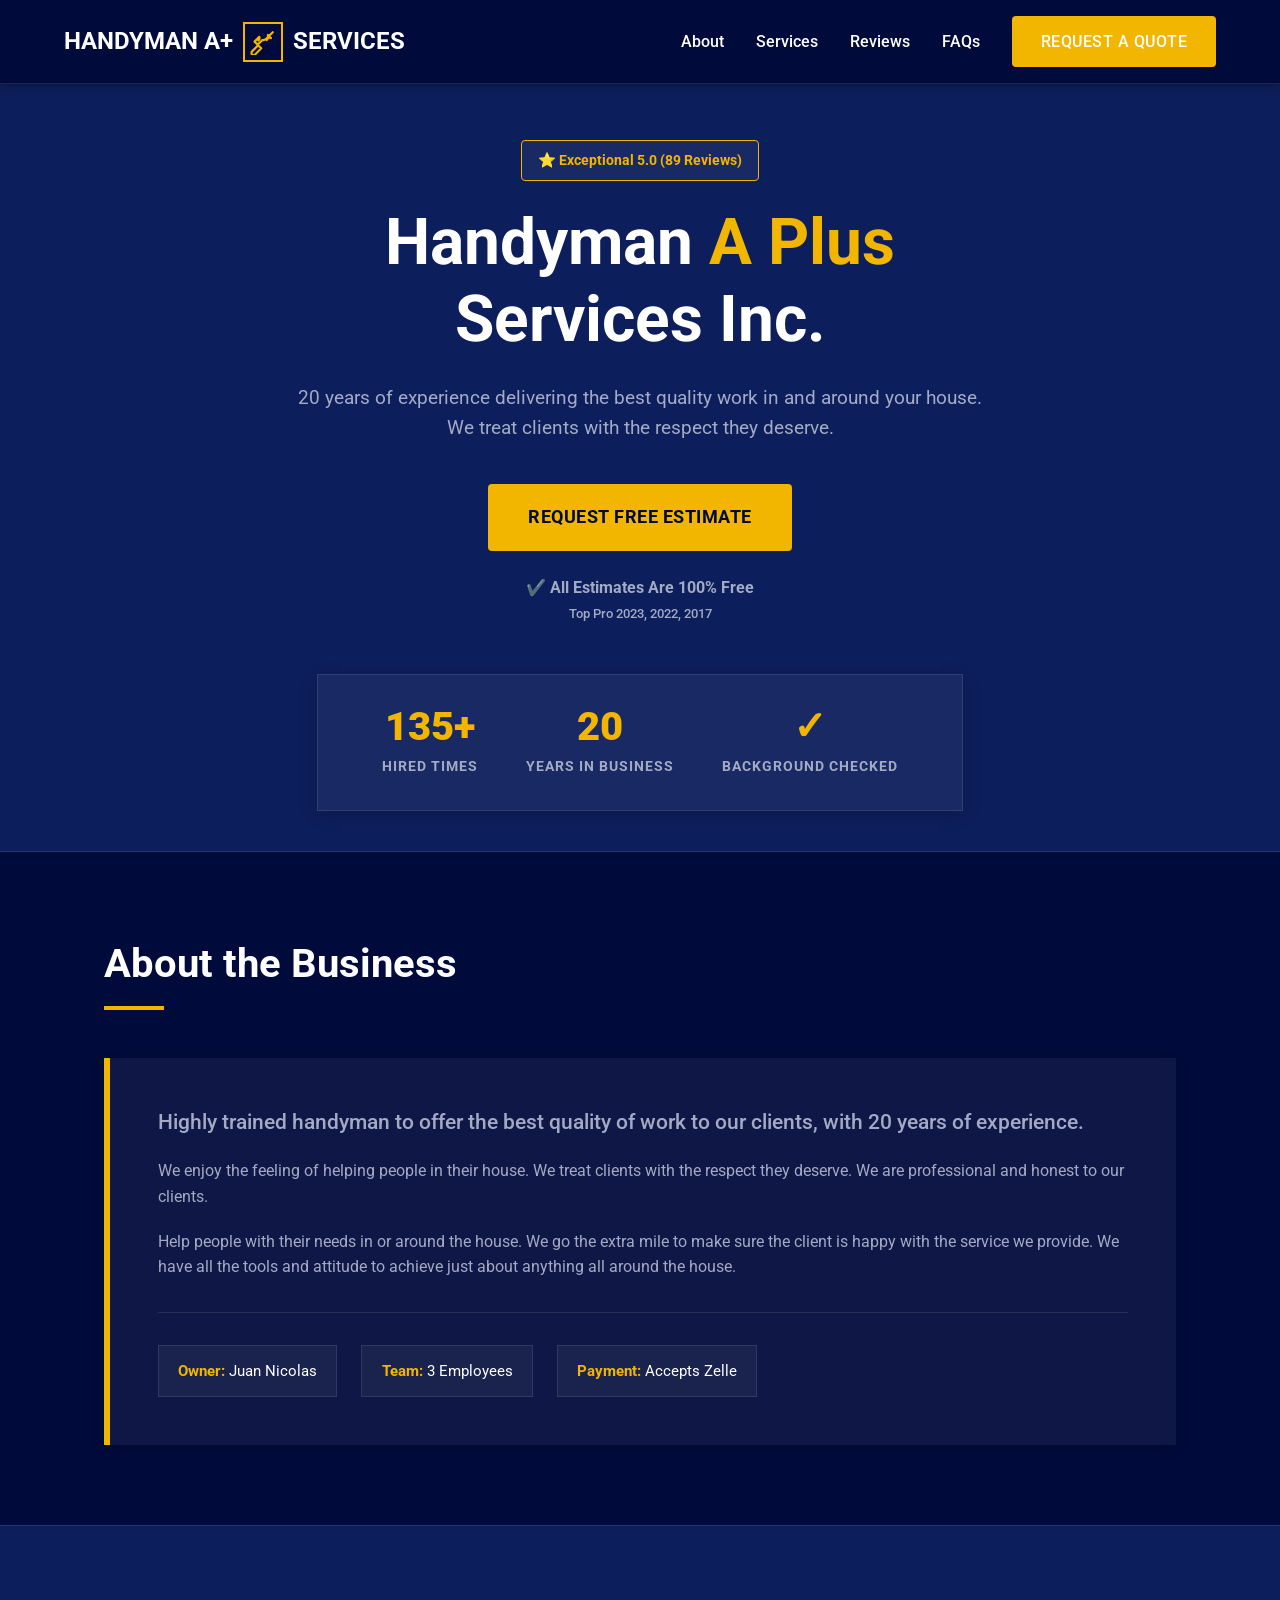
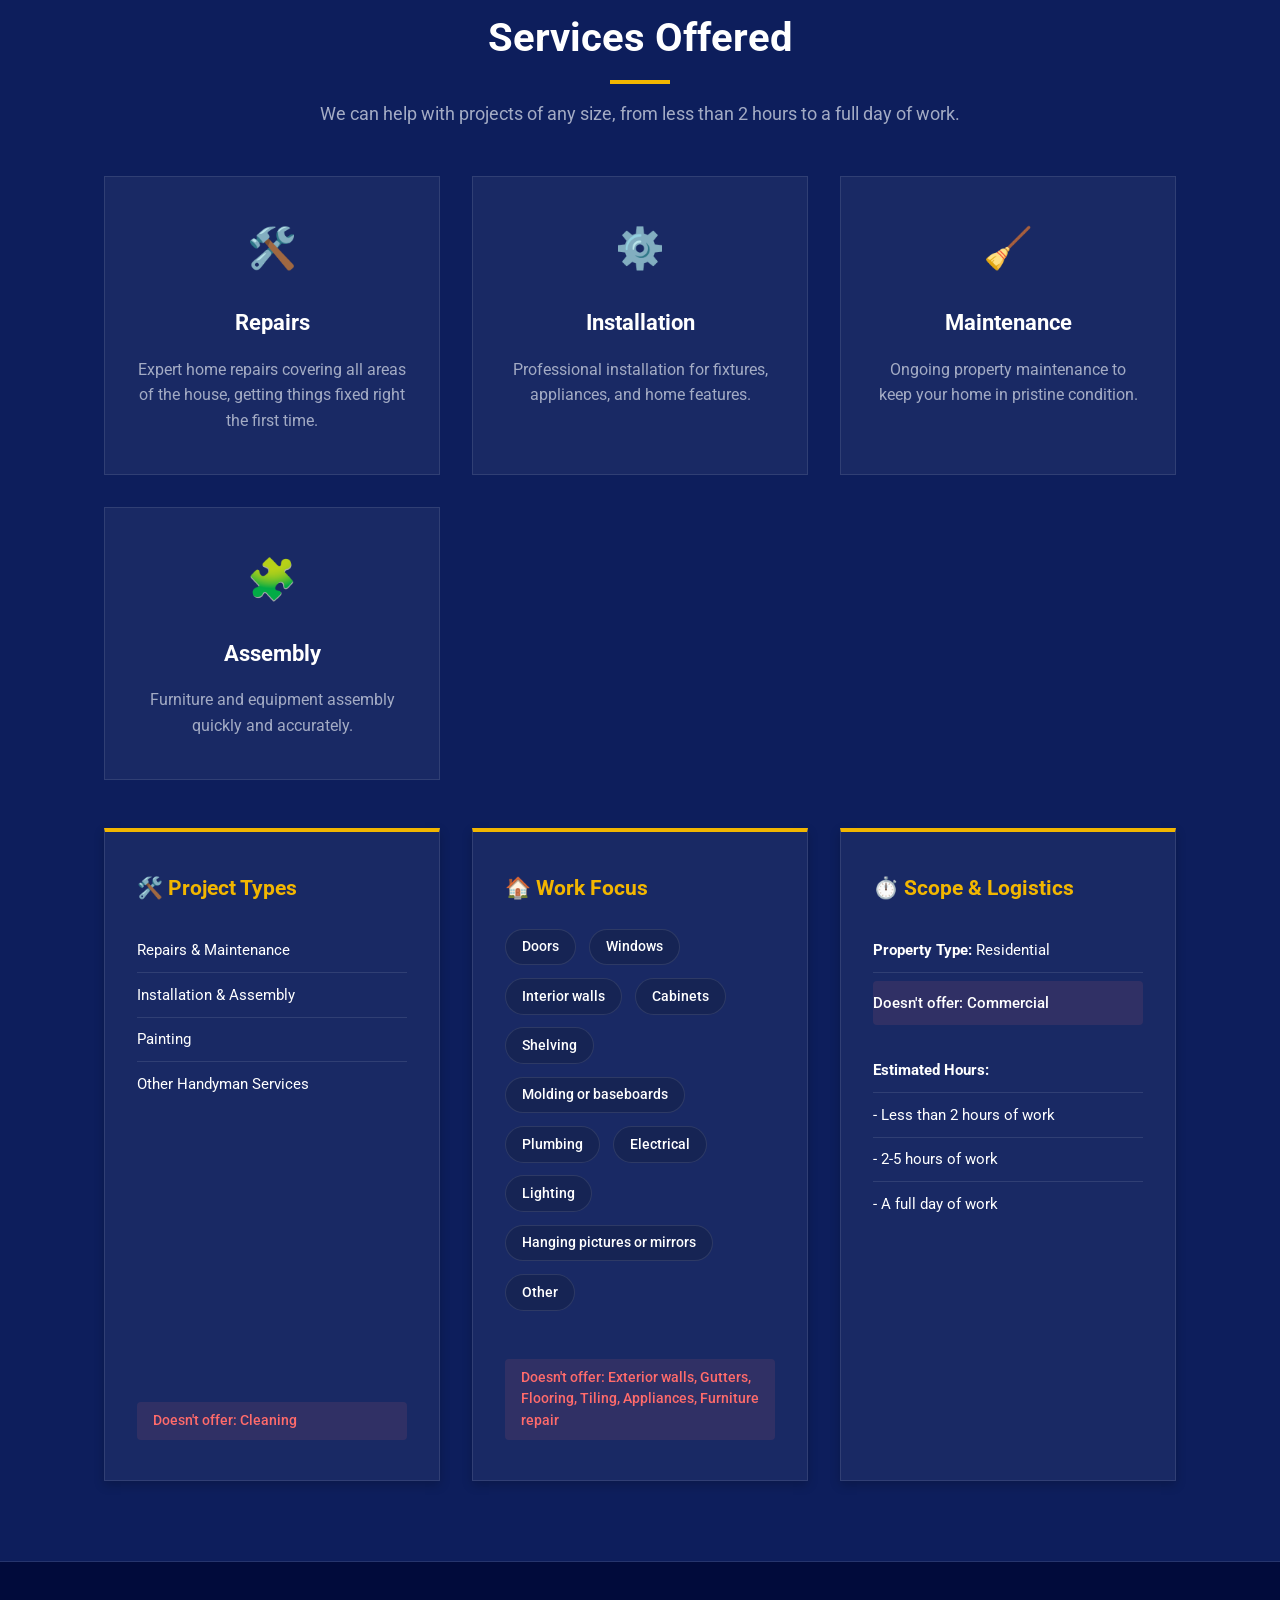
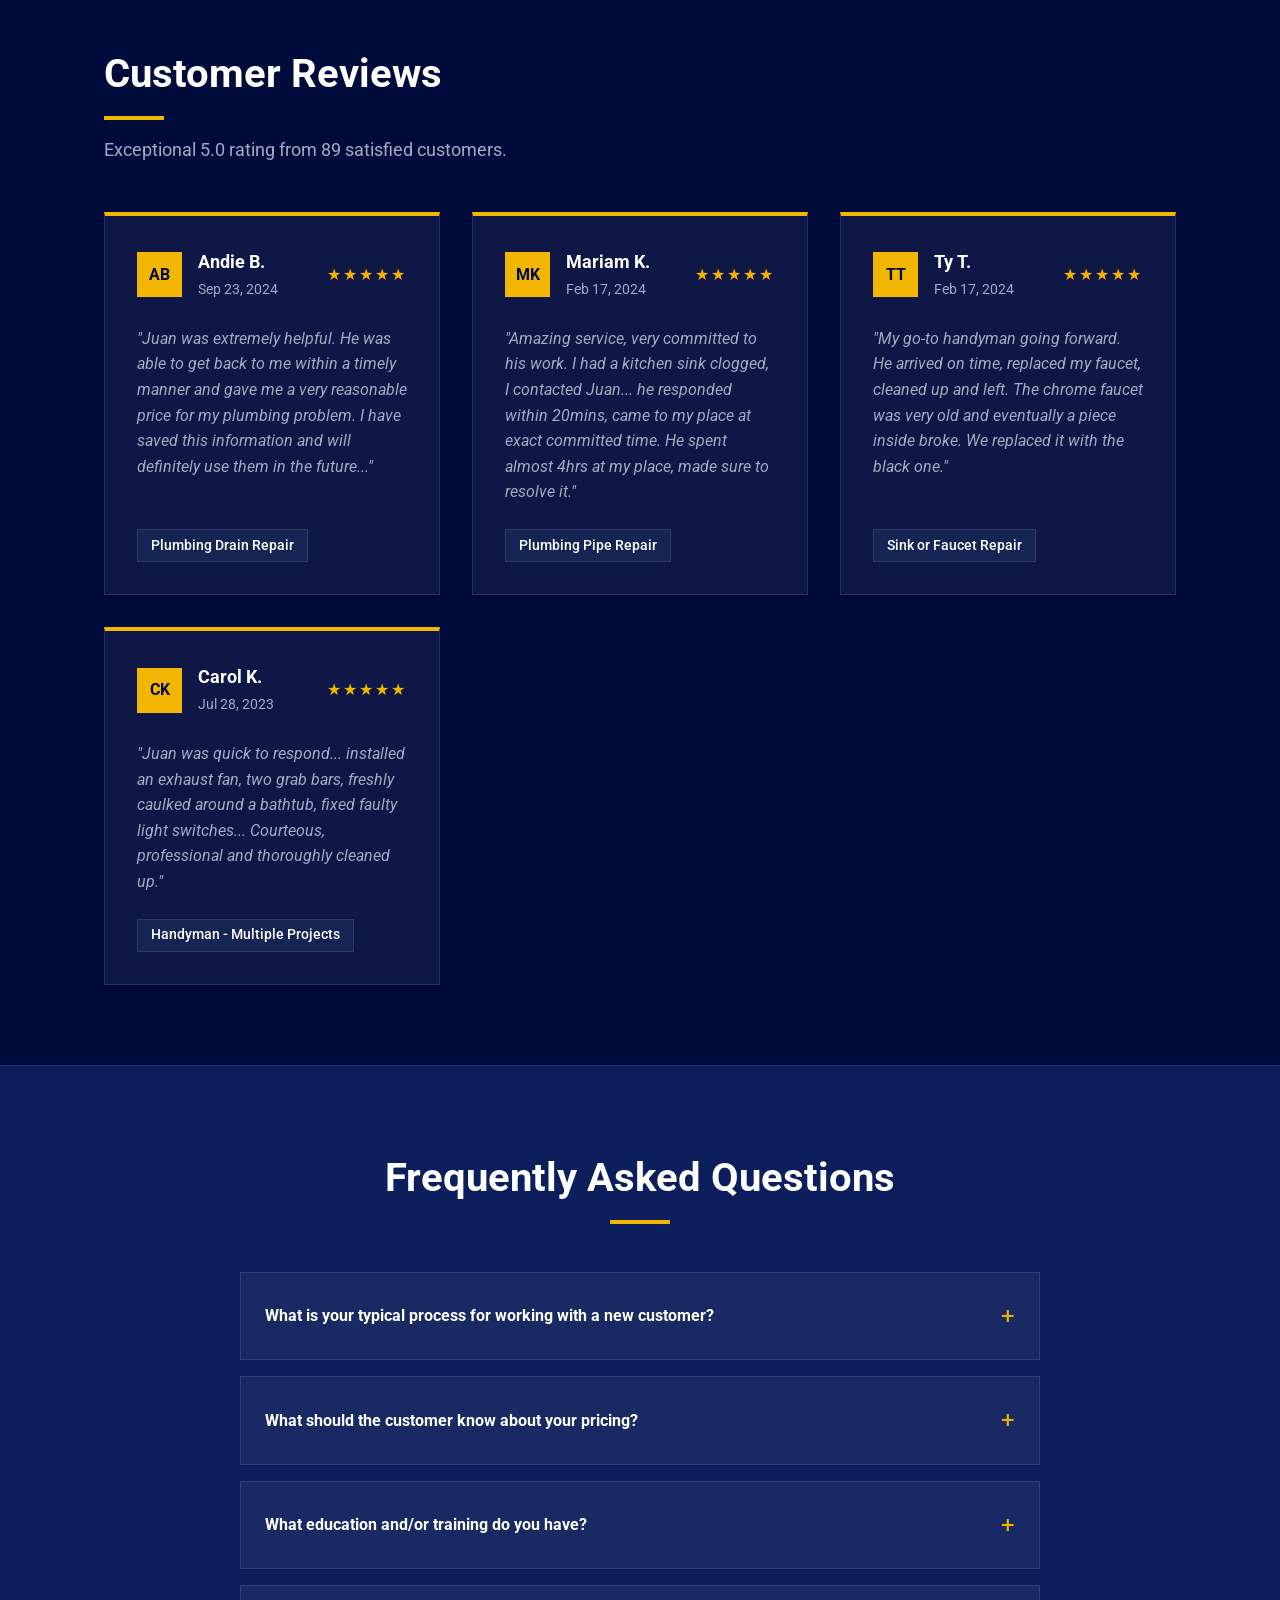
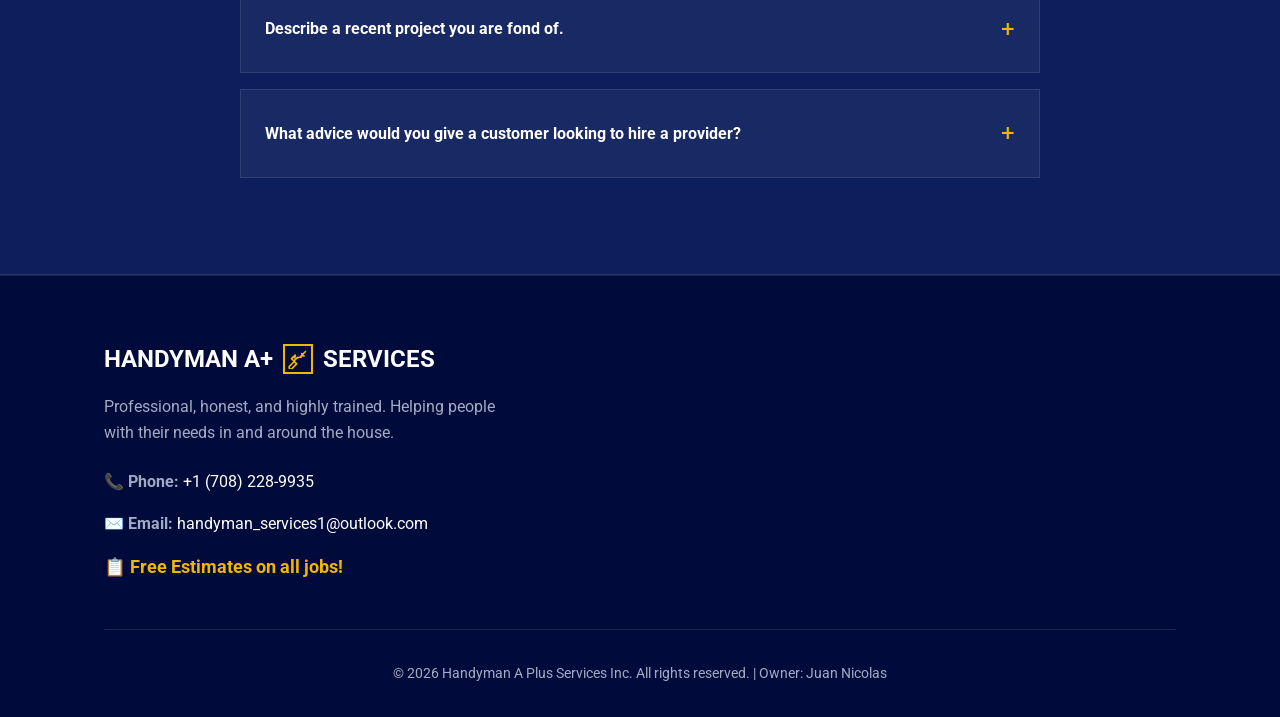
==== index.html @ 285dbc8d "Complete rebranding to Handyman A+ Services Inc. with Navy Theme" ====
<!DOCTYPE html>
<html lang="en">
<head>
    <meta charset="UTF-8">
    <meta name="viewport" content="width=device-width, initial-scale=1.0">
    <title>Handyman A Plus Services Inc. | Top Pro Services</title>
    <meta name="description" content="Highly trained handyman offering the best quality of work to our clients in Chicago, with 20 years of experience.">
    <!-- Clean, professional font -->
    <link href="https://fonts.googleapis.com/css2?family=Roboto:wght@300;400;500;700;900&display=swap" rel="stylesheet">
    <link rel="stylesheet" href="style.css">
    <link rel="icon" type="image/jpeg" href="favicon.jpg">
</head>
<body>
    <nav class="navbar">
        <div class="logo">
            <span class="logo-text">HANDYMAN A+</span>
            <div class="logo-icon">
                <svg viewBox="0 0 24 24" fill="none" xmlns="http://www.w3.org/2000/svg">
                    <path d="M14.7 9.3L21 3M14.7 9.3C13.8402 10.1598 12.5663 10.4636 11.4116 10.0827L7.00904 14.4853L10.3734 17.8497L4.74704 23.476C3.96599 24.2571 2.69966 24.2571 1.91861 23.476C1.13756 22.6949 1.13756 21.4286 1.91861 20.6476L7.54497 15.0212L4.18062 11.6568L8.58321 7.25424C8.96409 8.40892 8.6603 9.68285 7.8004 10.5427M14.7 9.3C15.9372 8.06282 17.7538 7.74903 19.3101 8.3585L16.4816 5.53006C17.0911 7.08631 16.7773 8.90295 15.5402 10.14M14.7 9.3" stroke="var(--accent)" stroke-width="2" stroke-linecap="round" stroke-linejoin="round"/>
                </svg>
            </div>
            <span class="logo-text">SERVICES</span>
        </div>
        <ul class="nav-links">
            <li><a href="#about">About</a></li>
            <li><a href="#services">Services</a></li>
            <li><a href="#reviews">Reviews</a></li>
            <li><a href="#faqs">FAQs</a></li>
            <li><a href="https://forms.gle/WskRnriJTXcBRvAE6" target="_blank" class="cta-btn primary-btn">Request a Quote</a></li>
        </ul>
        <div class="mobile-menu-btn">☰</div>
    </nav>

    <header class="hero">
        <div class="hero-content">
            <div class="badge">⭐ Exceptional 5.0 (89 Reviews)</div>
            <h1>Handyman <span>A Plus</span><br>Services Inc.</h1>
            <p>20 years of experience delivering the best quality work in and around your house. We treat clients with the respect they deserve.</p>
            <div class="hero-actions">
                <a href="https://forms.gle/WskRnriJTXcBRvAE6" target="_blank" class="cta-btn primary-btn large">Request Free Estimate</a>
                <div class="contact-info" style="margin-top: 0.5rem;">
                    <strong>✔️ All Estimates Are 100% Free</strong><br>
                    <small>Top Pro 2023, 2022, 2017</small>
                </div>
            </div>
        </div>
        <div class="hero-stats">
            <div class="stat-box">
                <span class="stat-num">135+</span>
                <span class="stat-label">Hired Times</span>
            </div>
            <div class="stat-box">
                <span class="stat-num">20</span>
                <span class="stat-label">Years in Business</span>
            </div>
            <div class="stat-box">
                <span class="stat-num">✓</span>
                <span class="stat-label">Background Checked</span>
            </div>
        </div>
    </header>

    <section id="about" class="about-section">
        <div class="container">
            <div class="section-header">
                <h2>About the Business</h2>
                <div class="line"></div>
            </div>
            <div class="about-content">
                <p class="lead-text">Highly trained handyman to offer the best quality of work to our clients, with 20 years of experience.</p>
                <p>We enjoy the feeling of helping people in their house. We treat clients with the respect they deserve. We are professional and honest to our clients.</p>
                <p>Help people with their needs in or around the house. We go the extra mile to make sure the client is happy with the service we provide. We have all the tools and attitude to achieve just about anything all around the house.</p>
                
                <div class="creds">
                    <div class="cred-item"><strong>Owner:</strong> Juan Nicolas</div>
                    <div class="cred-item"><strong>Team:</strong> 3 Employees</div>
                    <div class="cred-item"><strong>Payment:</strong> Accepts Zelle</div>
                </div>
            </div>
        </div>
    </section>

    <section id="services" class="services-section">
        <div class="container">
            <div class="section-header center">
                <h2>Services Offered</h2>
                <div class="line center-line"></div>
                <p>We can help with projects of any size, from less than 2 hours to a full day of work.</p>
            </div>
            <div class="services-grid">
                <div class="service-card">
                    <div class="icon-wrap">🛠️</div>
                    <h3>Repairs</h3>
                    <p>Expert home repairs covering all areas of the house, getting things fixed right the first time.</p>
                </div>
                <div class="service-card">
                    <div class="icon-wrap">⚙️</div>
                    <h3>Installation</h3>
                    <p>Professional installation for fixtures, appliances, and home features.</p>
                </div>
                <div class="service-card">
                    <div class="icon-wrap">🧹</div>
                    <h3>Maintenance</h3>
                    <p>Ongoing property maintenance to keep your home in pristine condition.</p>
                </div>
                <div class="service-card">
                    <div class="icon-wrap">🧩</div>
                    <h3>Assembly</h3>
                    <p>Furniture and equipment assembly quickly and accurately.</p>
                </div>
            </div>
            
            <div class="comprehensive-services">
                <div class="service-category">
                    <h3>🛠️ Project Types</h3>
                    <ul class="clean-list">
                        <li>Repairs & Maintenance</li>
                        <li>Installation & Assembly</li>
                        <li>Painting</li>
                        <li>Other Handyman Services</li>
                    </ul>
                    <div class="not-offered">Doesn't offer: Cleaning</div>
                </div>
                <div class="service-category">
                    <h3>🏠 Work Focus</h3>
                    <div class="tags">
                        <span>Doors</span>
                        <span>Windows</span>
                        <span>Interior walls</span>
                        <span>Cabinets</span>
                        <span>Shelving</span>
                        <span>Molding or baseboards</span>
                        <span>Plumbing</span>
                        <span>Electrical</span>
                        <span>Lighting</span>
                        <span>Hanging pictures or mirrors</span>
                        <span>Other</span>
                    </div>
                    <div class="not-offered mt-2">Doesn't offer: Exterior walls, Gutters, Flooring, Tiling, Appliances, Furniture repair</div>
                </div>
                <div class="service-category">
                    <h3>⏱️ Scope & Logistics</h3>
                    <ul class="clean-list">
                        <li><strong>Property Type:</strong> Residential</li>
                        <li class="not-offered">Doesn't offer: Commercial</li>
                        <div class="mt-2"></div>
                        <li><strong>Estimated Hours:</strong></li>
                        <li>- Less than 2 hours of work</li>
                        <li>- 2-5 hours of work</li>
                        <li>- A full day of work</li>
                    </ul>
                </div>
            </div>
        </div>
    </section>

    <section id="reviews" class="reviews-section">
        <div class="container">
            <div class="section-header">
                <h2>Customer Reviews</h2>
                <div class="line"></div>
                <p>Exceptional 5.0 rating from 89 satisfied customers.</p>
            </div>
            <div class="reviews-grid">
                <div class="review-card">
                    <div class="review-head">
                        <div class="reviewer-avatar">AB</div>
                        <div class="reviewer-info">
                            <h4>Andie B.</h4>
                            <span class="date">Sep 23, 2024</span>
                        </div>
                        <div class="stars">★★★★★</div>
                    </div>
                    <p class="review-text">"Juan was extremely helpful. He was able to get back to me within a timely manner and gave me a very reasonable price for my plumbing problem. I have saved this information and will definitely use them in the future..."</p>
                    <div class="service-tag">Plumbing Drain Repair</div>
                </div>

                <div class="review-card">
                    <div class="review-head">
                        <div class="reviewer-avatar">MK</div>
                        <div class="reviewer-info">
                            <h4>Mariam K.</h4>
                            <span class="date">Feb 17, 2024</span>
                        </div>
                        <div class="stars">★★★★★</div>
                    </div>
                    <p class="review-text">"Amazing service, very committed to his work. I had a kitchen sink clogged, I contacted Juan... he responded within 20mins, came to my place at exact committed time. He spent almost 4hrs at my place, made sure to resolve it."</p>
                    <div class="service-tag">Plumbing Pipe Repair</div>
                </div>

                <div class="review-card">
                    <div class="review-head">
                        <div class="reviewer-avatar">TT</div>
                        <div class="reviewer-info">
                            <h4>Ty T.</h4>
                            <span class="date">Feb 17, 2024</span>
                        </div>
                        <div class="stars">★★★★★</div>
                    </div>
                    <p class="review-text">"My go-to handyman going forward. He arrived on time, replaced my faucet, cleaned up and left. The chrome faucet was very old and eventually a piece inside broke. We replaced it with the black one."</p>
                    <div class="service-tag">Sink or Faucet Repair</div>
                </div>

                <div class="review-card">
                    <div class="review-head">
                        <div class="reviewer-avatar">CK</div>
                        <div class="reviewer-info">
                            <h4>Carol K.</h4>
                            <span class="date">Jul 28, 2023</span>
                        </div>
                        <div class="stars">★★★★★</div>
                    </div>
                    <p class="review-text">"Juan was quick to respond... installed an exhaust fan, two grab bars, freshly caulked around a bathtub, fixed faulty light switches... Courteous, professional and thoroughly cleaned up."</p>
                    <div class="service-tag">Handyman - Multiple Projects</div>
                </div>
            </div>
        </div>
    </section>

    <section id="faqs" class="faqs-section">
        <div class="container">
            <div class="section-header center">
                <h2>Frequently Asked Questions</h2>
                <div class="line center-line"></div>
            </div>
            <div class="faq-list">
                <div class="faq-item">
                    <div class="faq-question">What is your typical process for working with a new customer? <span class="toggle-icon">+</span></div>
                    <div class="faq-answer">I provide the best price on the request, and if the client feels comfortable with the price, I will send my information. I text or call the client to arrange a meeting and then perform the requested service.</div>
                </div>
                <div class="faq-item">
                    <div class="faq-question">What should the customer know about your pricing? <span class="toggle-icon">+</span></div>
                    <div class="faq-answer">I will give the client the best price, without compromising the quality of work we provide.</div>
                </div>
                <div class="faq-item">
                    <div class="faq-question">What education and/or training do you have? <span class="toggle-icon">+</span></div>
                    <div class="faq-answer">I have 20 years of experience, acquired by working in different fields of construction. I had worked in plumbing companies, paint, and tile on bathrooms and kitchens. I was an amazing worker... that's when I decided to grow more as a person and do my business.</div>
                </div>
                <div class="faq-item">
                    <div class="faq-question">Describe a recent project you are fond of. <span class="toggle-icon">+</span></div>
                    <div class="faq-answer">The last work I did was replacing a kitchen sink and new faucet. It took me a good 2 hours. I took my time making sure I didn't damage the counter top.</div>
                </div>
                <div class="faq-item">
                    <div class="faq-question">What advice would you give a customer looking to hire a provider? <span class="toggle-icon">+</span></div>
                    <div class="faq-answer">The advice I give any client is make sure they feel comfortable with the person they are hiring.</div>
                </div>
            </div>
        </div>
    </section>

    <footer class="footer">
        <div class="container">
            <div class="footer-top">
                <div class="footer-brand">
                    <div class="logo">
                        <span class="logo-text">HANDYMAN A+</span>
                        <div class="logo-icon small-icon">
                            <svg viewBox="0 0 24 24" fill="none" xmlns="http://www.w3.org/2000/svg">
                                <path d="M14.7 9.3L21 3M14.7 9.3C13.8402 10.1598 12.5663 10.4636 11.4116 10.0827L7.00904 14.4853L10.3734 17.8497L4.74704 23.476C3.96599 24.2571 2.69966 24.2571 1.91861 23.476C1.13756 22.6949 1.13756 21.4286 1.91861 20.6476L7.54497 15.0212L4.18062 11.6568L8.58321 7.25424C8.96409 8.40892 8.6603 9.68285 7.8004 10.5427M14.7 9.3C15.9372 8.06282 17.7538 7.74903 19.3101 8.3585L16.4816 5.53006C17.0911 7.08631 16.7773 8.90295 15.5402 10.14M14.7 9.3" stroke="var(--accent)" stroke-width="2" stroke-linecap="round" stroke-linejoin="round"/>
                            </svg>
                        </div>
                        <span class="logo-text">SERVICES</span>
                    </div>
                    <p>Professional, honest, and highly trained. Helping people with their needs in and around the house.</p>
                    <div style="margin-top: 1.5rem; color: #fff;">
                        <p style="margin-bottom: 0.5rem;"><strong>📞 Phone:</strong> <a href="tel:+17082289935" style="color: #fff; text-decoration: none;">+1 (708) 228-9935</a></p>
                        <p style="margin-bottom: 0.5rem;"><strong>✉️ Email:</strong> <a href="mailto:handyman_services1@outlook.com" style="color: #fff; text-decoration: none;">handyman_services1@outlook.com</a></p>
                        <p style="color: var(--accent); font-weight: bold; margin-top: 1rem; font-size: 1.1rem;">📋 Free Estimates on all jobs!</p>
                    </div>
                </div>
            </div>
            <div class="footer-bottom">
                <p>&copy; <script>document.write(new Date().getFullYear())</script> Handyman A Plus Services Inc. All rights reserved. | Owner: Juan Nicolas</p>
            </div>
        </div>
    </footer>

    <script src="script.js"></script>
</body>
</html>
---- style.css ----
:root {
    --navy-blue: #010B3B;
    --navy-light: #0d1e5c;
    --navy-lighter: #162454;
    --accent: #F2B600; 
    --accent-hover: #d19f00;
    
    --text-main: #ffffff;
    --text-muted: #a3abc4;
    --bg-base: #010B3B;
    --bg-alt: #0d1e5c;
    --bg-card: rgba(255, 255, 255, 0.05);
    --border-color: rgba(255, 255, 255, 0.1);
}

* {
    margin: 0;
    padding: 0;
    box-sizing: border-box;
    font-family: 'Roboto', sans-serif;
}

body {
    background-color: var(--bg-base);
    color: var(--text-main);
    overflow-x: hidden;
    line-height: 1.6;
}

.container {
    max-width: 1200px;
    margin: 0 auto;
    padding: 0 5%;
}

/* Typography & Layout */
h1, h2, h3, h4 {
    font-weight: 700;
    color: #ffffff;
}

.section-header { margin-bottom: 3rem; }
.section-header h2 { font-size: 2.5rem; color: #ffffff; }
.section-header .line {
    width: 60px; height: 4px; background: var(--accent); margin-top: 10px;
}
.section-header.center { text-align: center; }
.section-header.center .center-line { margin: 10px auto; }
.section-header p { margin-top: 1rem; color: var(--text-muted); font-size: 1.1rem; }

/* Navbar */
.navbar {
    position: fixed; top: 0; width: 100%; display: flex; justify-content: space-between; align-items: center; padding: 1rem 5%;
    background: var(--bg-base); border-bottom: 1px solid var(--border-color); box-shadow: 0 2px 10px rgba(0,0,0,0.3); z-index: 1000; transition: all 0.3s ease;
}
.logo { display: flex; align-items: center; gap: 10px; font-size: 1.5rem; font-weight: 700; color: #ffffff; }
.logo-icon { width: 40px; height: 40px; display: flex; align-items: center; justify-content: center; border: 2px solid var(--accent); padding: 5px; }
.small-icon { width: 30px; height: 30px; padding: 3px; border-color: var(--accent); }
.nav-links { list-style: none; display: flex; gap: 2rem; align-items: center; }
.nav-links a { text-decoration: none; color: var(--text-main); font-weight: 500; transition: color 0.3s ease; }
.nav-links a:hover { color: var(--accent); }
.mobile-menu-btn { display: none; font-size: 1.5rem; cursor: pointer; color: #ffffff; }

/* Buttons */
.cta-btn {
    padding: 0.8rem 1.8rem; border-radius: 4px; border: none; font-weight: 700; cursor: pointer; transition: background-color 0.3s ease;
    font-size: 1rem; text-transform: uppercase; letter-spacing: 0.5px; text-decoration: none; display: inline-block; text-align: center;
}
.cta-btn.large { padding: 1.2rem 2.5rem; font-size: 1.1rem; }
.primary-btn { background: var(--accent); color: var(--navy-blue); }
.primary-btn:hover { background: var(--accent-hover); }

/* Hero Section */
.hero {
    margin-top: 80px; min-height: 80vh; display: flex; flex-direction: column; justify-content: center; align-items: center; text-align: center;
    padding: 60px 5% 40px; background-color: var(--bg-alt); border-bottom: 1px solid var(--border-color);
}
.hero-content { max-width: 800px; animation: fadeIn 0.8s ease-out; }
.badge { display: inline-block; background: var(--bg-card); color: var(--accent); border: 1px solid var(--accent); padding: 0.5rem 1rem; border-radius: 4px; font-size: 0.9rem; font-weight: 700; margin-bottom: 1.5rem; }
.hero h1 { font-size: 4rem; line-height: 1.2; margin-bottom: 1.5rem; color: #ffffff; }
.hero h1 span { color: var(--accent); }
.hero p { font-size: 1.2rem; color: var(--text-muted); margin-bottom: 2.5rem; max-width: 700px; margin-left: auto; margin-right: auto; }
.hero-actions { display: flex; flex-direction: column; align-items: center; gap: 1rem; }
.contact-info { color: var(--text-muted); font-weight: 500; }
.hero-stats { display: flex; gap: 3rem; margin-top: 3rem; background: var(--bg-card); padding: 2rem 4rem; border: 1px solid var(--border-color); box-shadow: 0 4px 15px rgba(0,0,0,0.2); flex-wrap: wrap; justify-content: center; }
.stat-box { display: flex; flex-direction: column; align-items: center; }
.stat-num { font-size: 2.5rem; font-weight: 900; color: var(--accent); line-height: 1; }
.stat-label { font-size: 0.9rem; color: var(--text-muted); text-transform: uppercase; font-weight: 700; letter-spacing: 1px; margin-top: 0.5rem; }

/* Sections Common */
section { padding: 5rem 0; }
.about-section, .reviews-section { background: var(--bg-base); }
.services-section, .faqs-section { background: var(--bg-alt); border-top: 1px solid var(--border-color); border-bottom: 1px solid var(--border-color); }

/* About */
.about-content { background: var(--bg-card); padding: 3rem; border-left: 6px solid var(--accent); box-shadow: 0 4px 10px rgba(0,0,0,0.2); }
.lead-text { font-size: 1.3rem; color: var(--accent); font-weight: 500; margin-bottom: 1.5rem; }
.about-content p { margin-bottom: 1.2rem; color: var(--text-muted); }
.creds { display: flex; gap: 1.5rem; margin-top: 2rem; padding-top: 2rem; border-top: 1px solid var(--border-color); flex-wrap: wrap; }
.cred-item { background: var(--bg-card); padding: 0.8rem 1.2rem; border: 1px solid var(--border-color); font-size: 0.95rem; color: var(--text-main); }
.cred-item strong { color: var(--accent); }

/* Services Grid */
.services-grid { display: grid; grid-template-columns: repeat(auto-fit, minmax(250px, 1fr)); gap: 2rem; margin-bottom: 3rem; }
.service-card { background: var(--bg-card); padding: 2.5rem 2rem; border: 1px solid var(--border-color); transition: box-shadow 0.3s ease, border-color 0.3s; text-align: center; }
.service-card:hover { box-shadow: 0 10px 25px rgba(0,0,0,0.3); border-color: var(--accent); }
.icon-wrap { font-size: 2.5rem; margin-bottom: 1.5rem; display: inline-block; }
.service-card h3 { font-size: 1.4rem; margin-bottom: 1rem; color: #ffffff; }
.service-card p { color: var(--text-muted); }

/* Comprehensive Services */
.comprehensive-services { display: grid; grid-template-columns: repeat(auto-fit, minmax(300px, 1fr)); gap: 2rem; margin-top: 3rem; }
.service-category { background: var(--bg-card); padding: 2.5rem 2rem; border: 1px solid var(--border-color); border-top: 4px solid var(--accent); box-shadow: 0 4px 10px rgba(0,0,0,0.2); display: flex; flex-direction: column; }
.service-category h3 { font-size: 1.3rem; margin-bottom: 1.5rem; color: var(--accent); display: flex; align-items: center; gap: 10px; }
.clean-list { list-style: none; margin-bottom: 1rem; }
.clean-list li { padding: 0.6rem 0; border-bottom: 1px solid var(--border-color); color: var(--text-main); font-size: 0.95rem; }
.clean-list li:last-child { border-bottom: none; }
.not-offered { font-size: 0.85rem; color: #ff6b6b; background: rgba(255, 107, 107, 0.1); padding: 0.5rem 1rem; border-radius: 4px; display: inline-block; font-weight: 500; margin-top: auto; }
li.not-offered { display: block; margin-top: 0.5rem; border: none; }
.mt-2 { margin-top: 1.5rem; }
.tags { display: flex; flex-wrap: wrap; gap: 0.8rem; margin-bottom: 1.5rem; }
.tags span { background: var(--navy-lighter); color: var(--text-main); padding: 0.4rem 1rem; font-size: 0.85rem; border: 1px solid var(--border-color); font-weight: 500; border-radius: 20px; }

/* Reviews */
.reviews-grid { display: grid; grid-template-columns: repeat(auto-fit, minmax(300px, 1fr)); gap: 2rem; }
.review-card { background: var(--bg-card); padding: 2rem; border: 1px solid var(--border-color); border-top: 4px solid var(--accent); display: flex; flex-direction: column; justify-content: space-between; }
.review-head { display: flex; align-items: center; margin-bottom: 1.5rem; }
.reviewer-avatar { width: 45px; height: 45px; background: var(--accent); color: var(--navy-blue); display: flex; align-items: center; justify-content: center; font-weight: 700; margin-right: 1rem; }
.reviewer-info h4 { margin: 0; font-size: 1.1rem; color: #ffffff; }
.reviewer-info .date { font-size: 0.85rem; color: var(--text-muted); }
.stars { margin-left: auto; color: var(--accent); letter-spacing: 2px; }
.review-text { font-style: italic; color: var(--text-muted); margin-bottom: 1.5rem; flex-grow: 1; }
.service-tag { font-size: 0.85rem; background: var(--navy-lighter); display: inline-block; padding: 0.3rem 0.8rem; border: 1px solid var(--border-color); color: var(--text-main); align-self: flex-start; font-weight: 500; }

/* FAQs */
.faq-list { max-width: 800px; margin: 0 auto; }
.faq-item { background: var(--bg-card); margin-bottom: 1rem; border: 1px solid var(--border-color); }
.faq-question { padding: 1.5rem; cursor: pointer; font-weight: 700; color: #ffffff; display: flex; justify-content: space-between; align-items: center; transition: background 0.3s ease; }
.faq-question:hover { background: var(--navy-lighter); }
.toggle-icon { font-size: 1.5rem; font-weight: 400; color: var(--accent); }
.faq-answer { padding: 0 1.5rem; max-height: 0; overflow: hidden; transition: all 0.3s ease; color: var(--text-muted); }
.faq-item.active .faq-answer { padding: 0 1.5rem 1.5rem; max-height: 300px; }
.faq-item.active .faq-question { border-bottom: 1px solid var(--border-color); margin-bottom: 1rem; }
.faq-item.active .toggle-icon { transform: rotate(45deg); }

/* Footer Section */
.footer { background: var(--bg-base); border-top: 1px solid var(--border-color); padding: 4rem 0 2rem; }
.footer-top { display: flex; justify-content: space-between; margin-bottom: 3rem; }
.footer-brand .logo { color: #ffffff; }
.footer-brand .logo-icon { border-color: var(--accent); }
.footer-brand p { color: var(--text-muted); margin-top: 1rem; max-width: 400px; }
.footer-bottom { border-top: 1px solid var(--border-color); padding-top: 2rem; text-align: center; color: var(--text-muted); font-size: 0.9rem; }

/* Animations */
@keyframes fadeIn { from { opacity: 0; transform: translateY(10px); } to { opacity: 1; transform: translateY(0); } }

/* Responsive */
@media (max-width: 900px) {
    .nav-links { display: none; }
    .mobile-menu-btn { display: block; }
    .hero h1 { font-size: 3rem; }
    .hero-stats { padding: 1.5rem; flex-direction: column; gap: 1.5rem; align-items: center; }
}
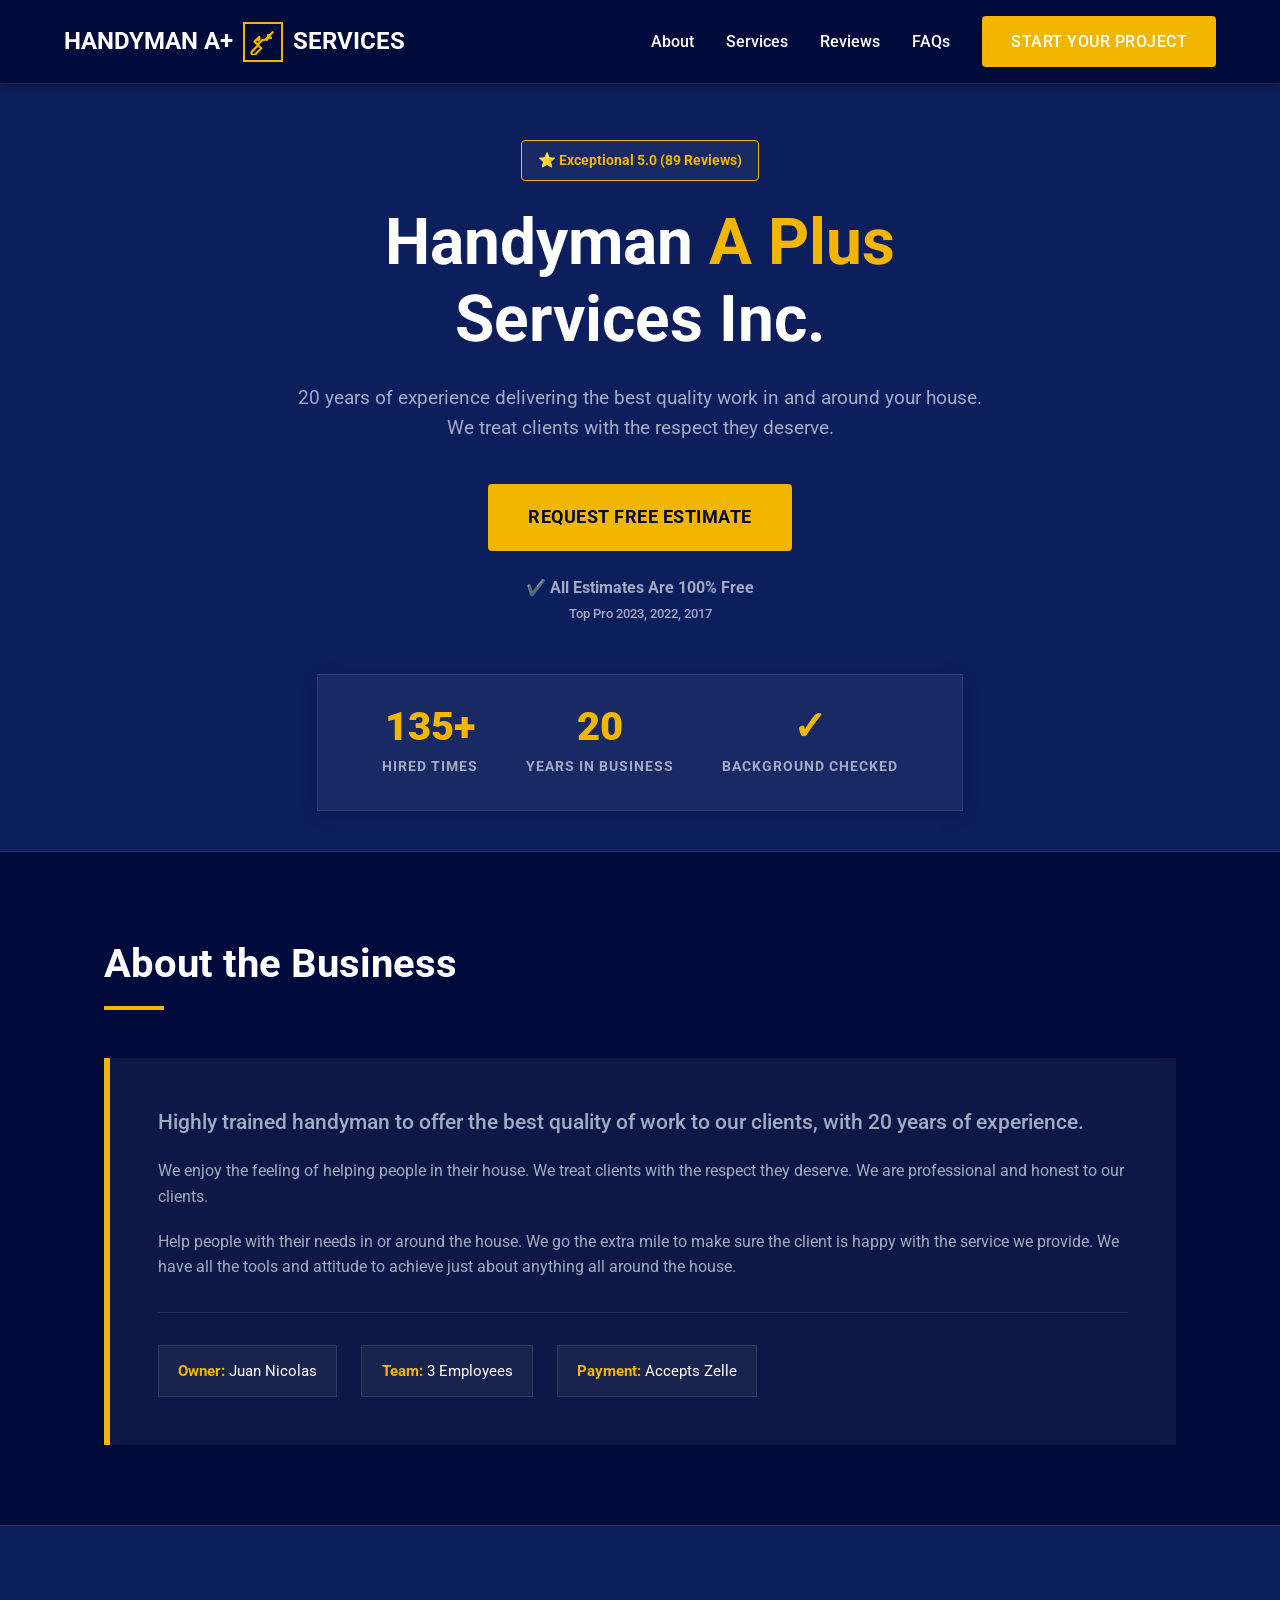
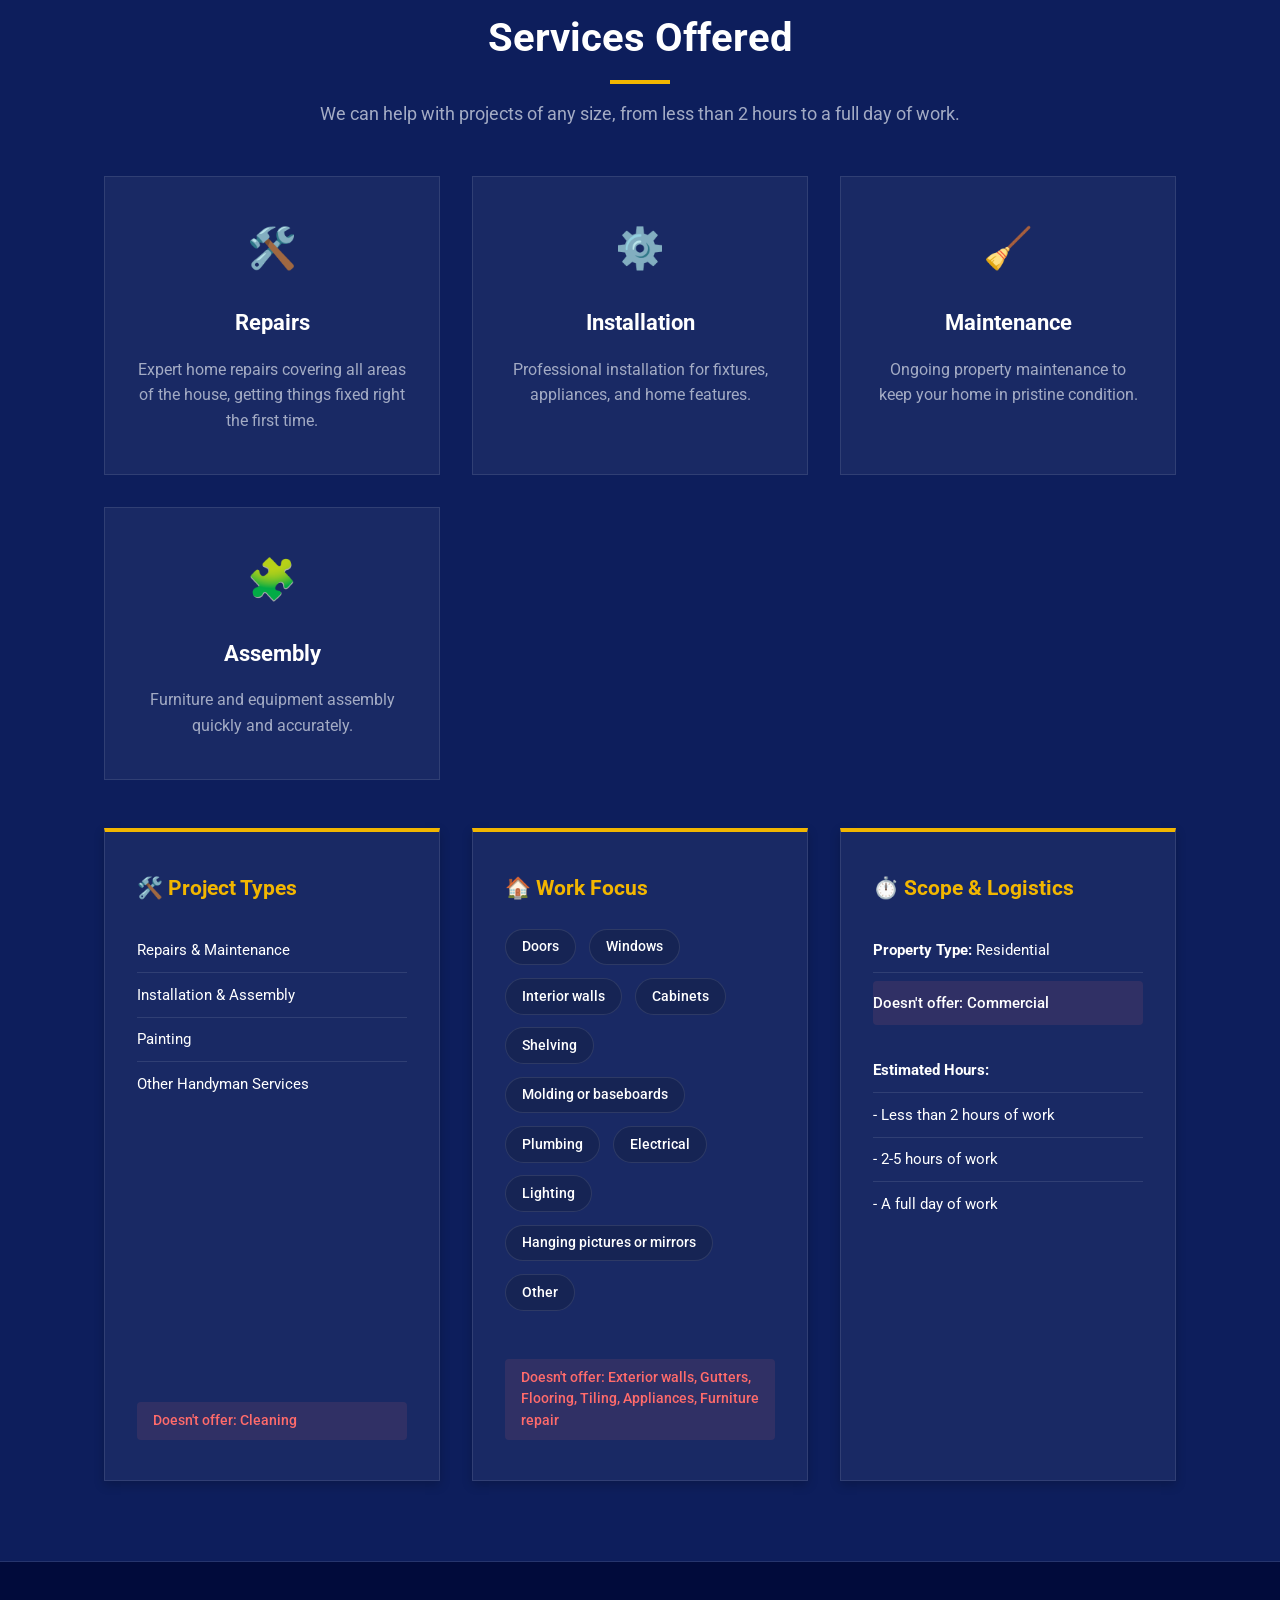
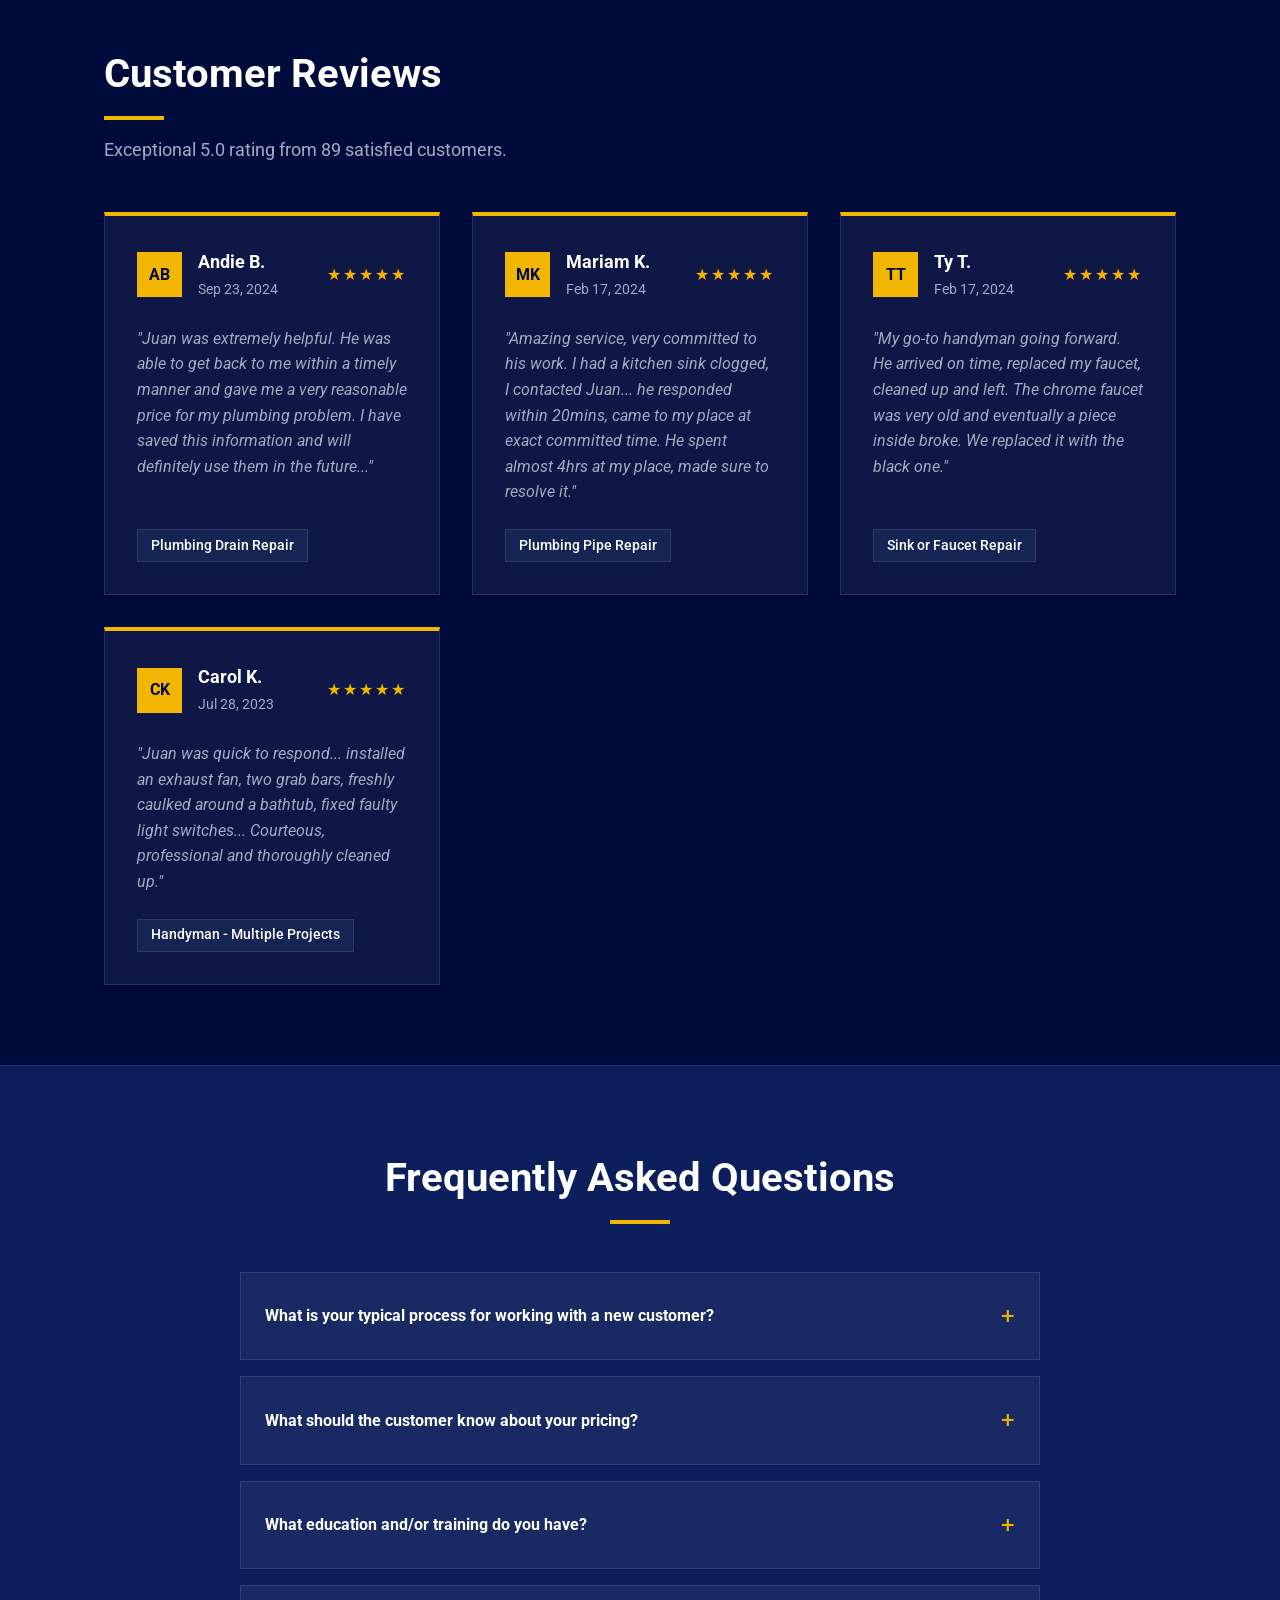
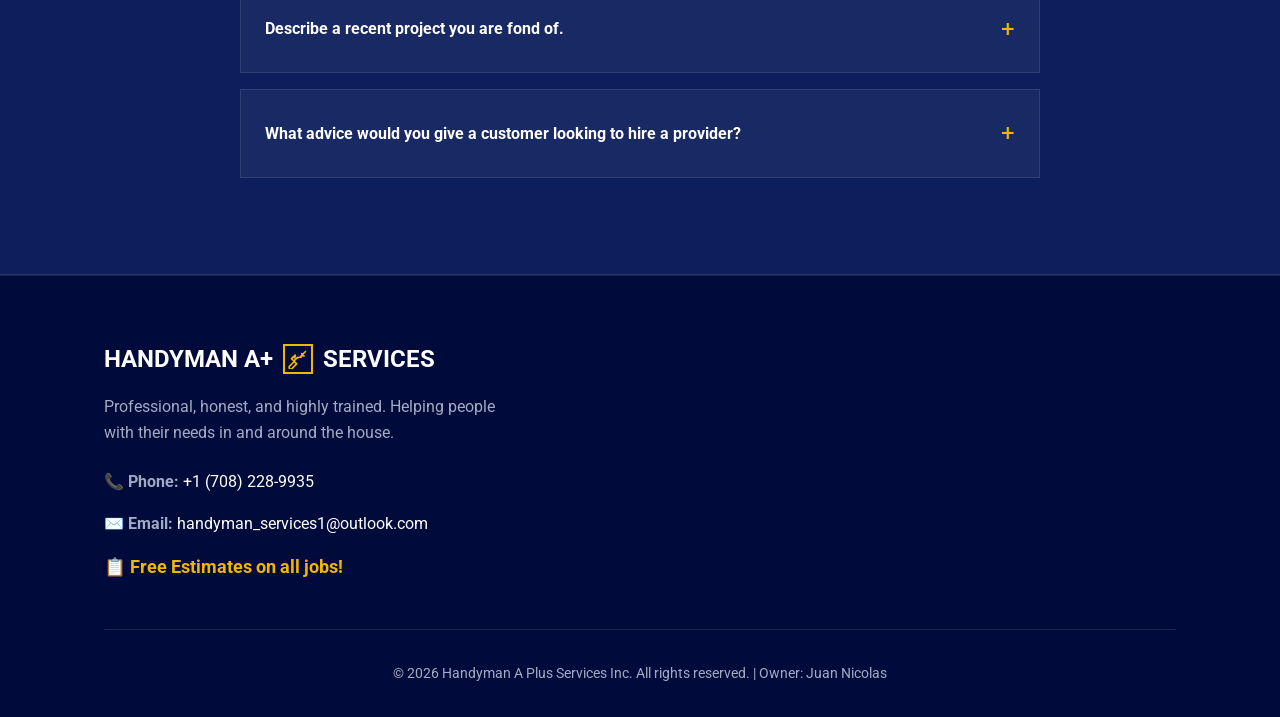
==== commit 0cb6a678: "Update CTA button from Request a Quote to Start Your Project" ====
--- a/index.html
+++ b/index.html
@@ -26,7 +26,7 @@
             <li><a href="#services">Services</a></li>
             <li><a href="#reviews">Reviews</a></li>
             <li><a href="#faqs">FAQs</a></li>
-            <li><a href="https://forms.gle/WskRnriJTXcBRvAE6" target="_blank" class="cta-btn primary-btn">Request a Quote</a></li>
+            <li><a href="https://forms.gle/WskRnriJTXcBRvAE6" target="_blank" class="cta-btn primary-btn">Start Your Project</a></li>
         </ul>
         <div class="mobile-menu-btn">☰</div>
     </nav>
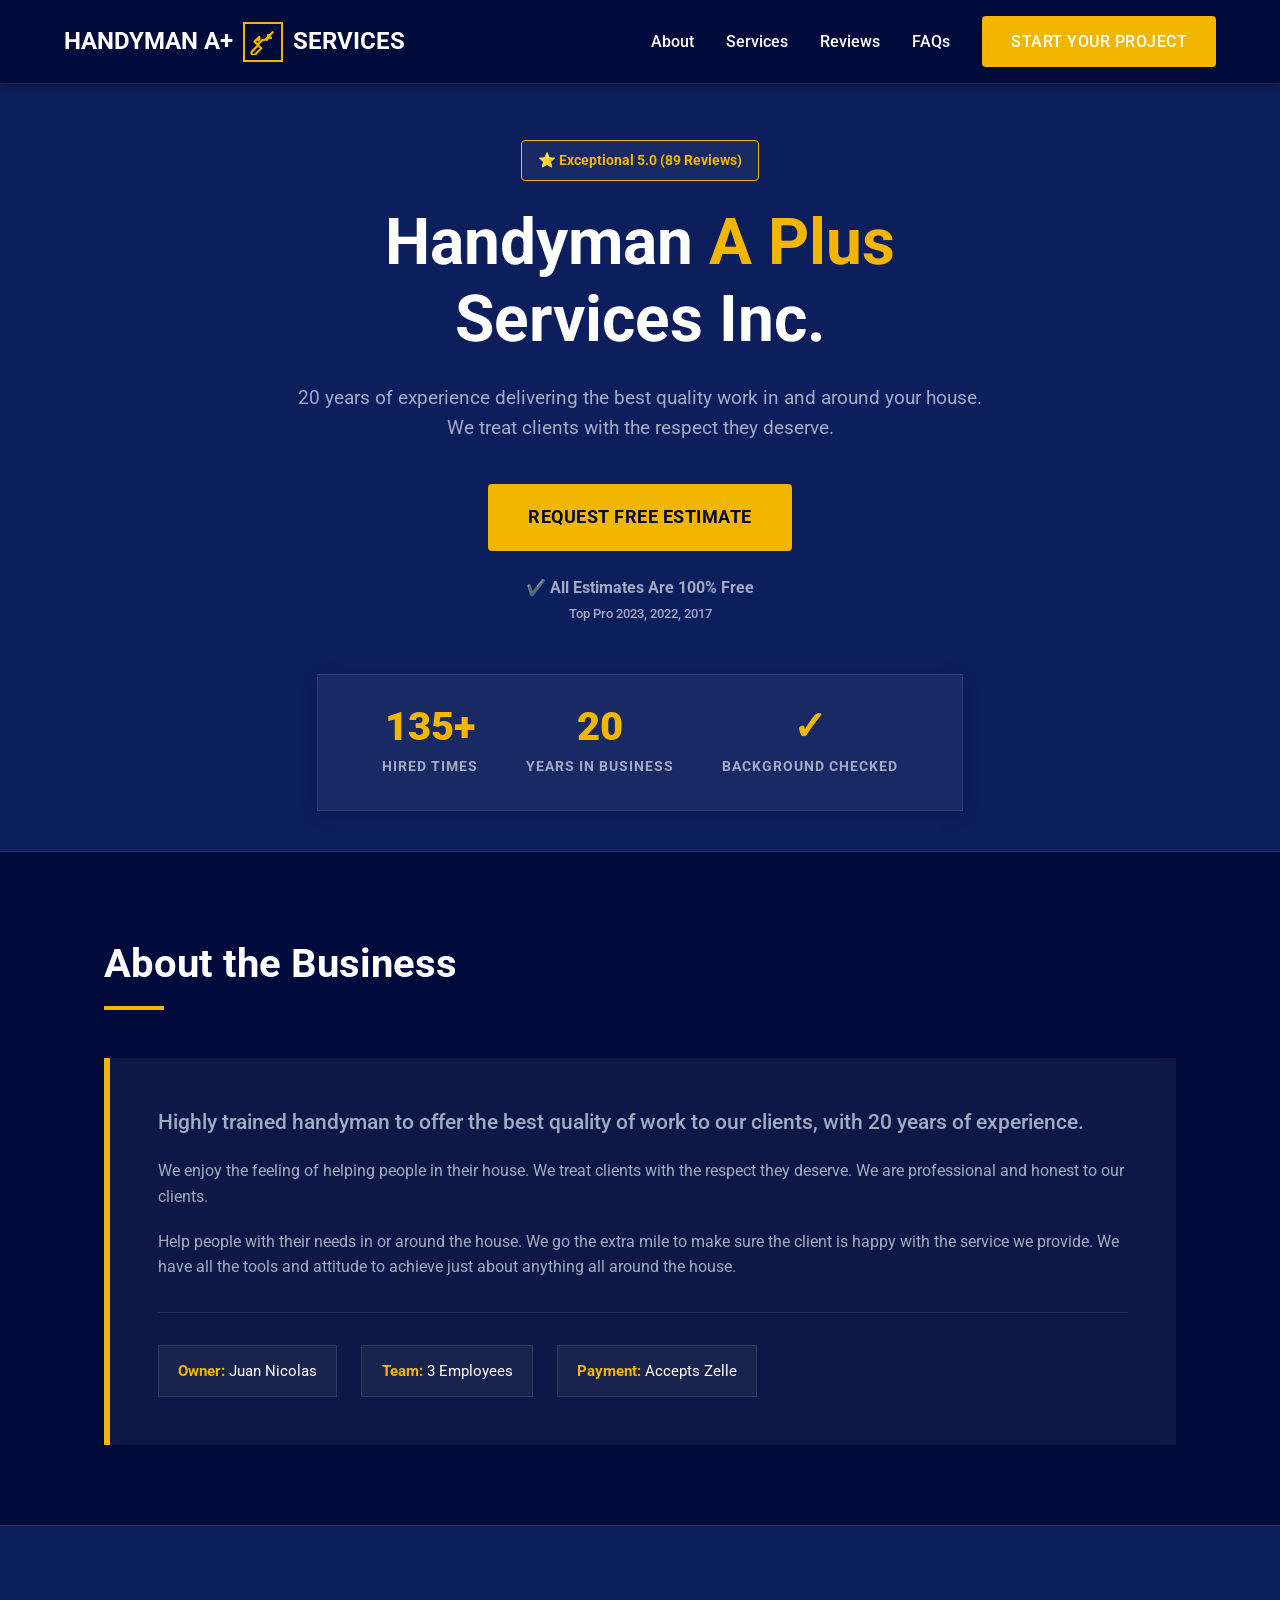
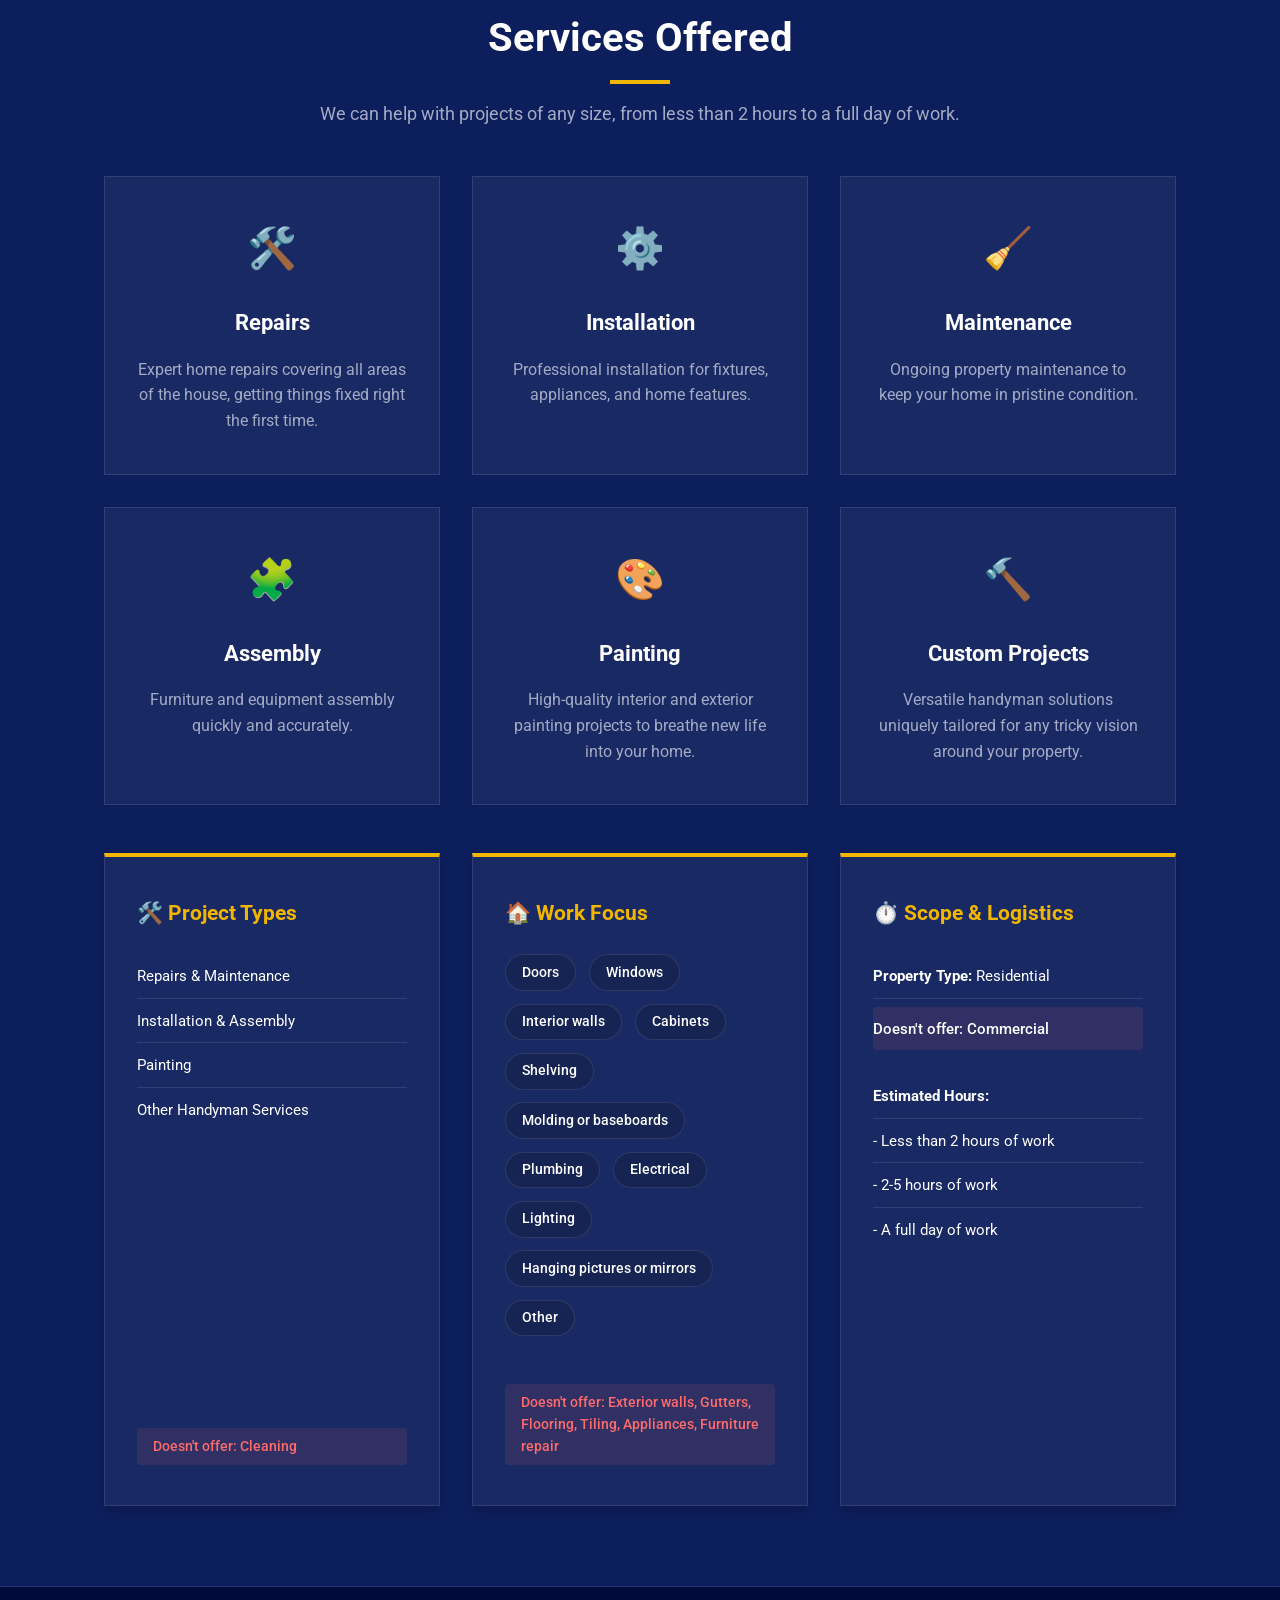
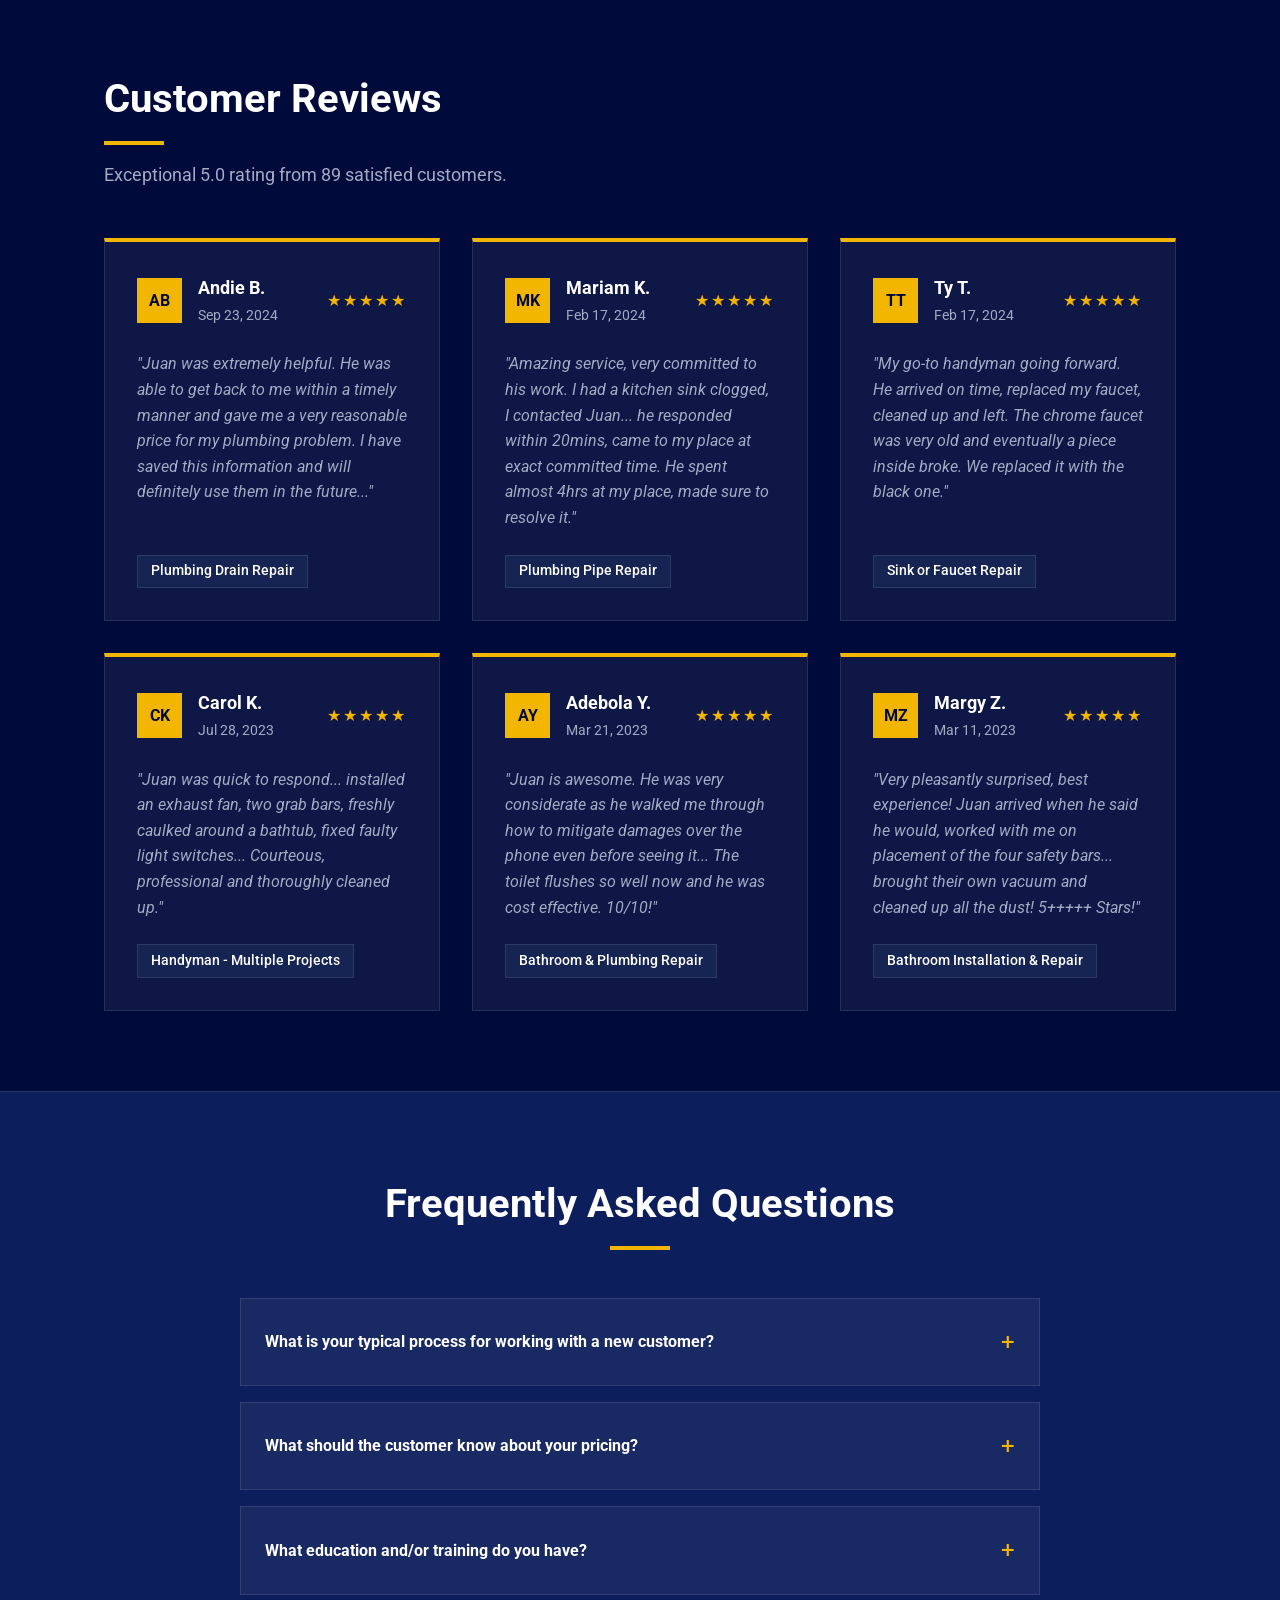
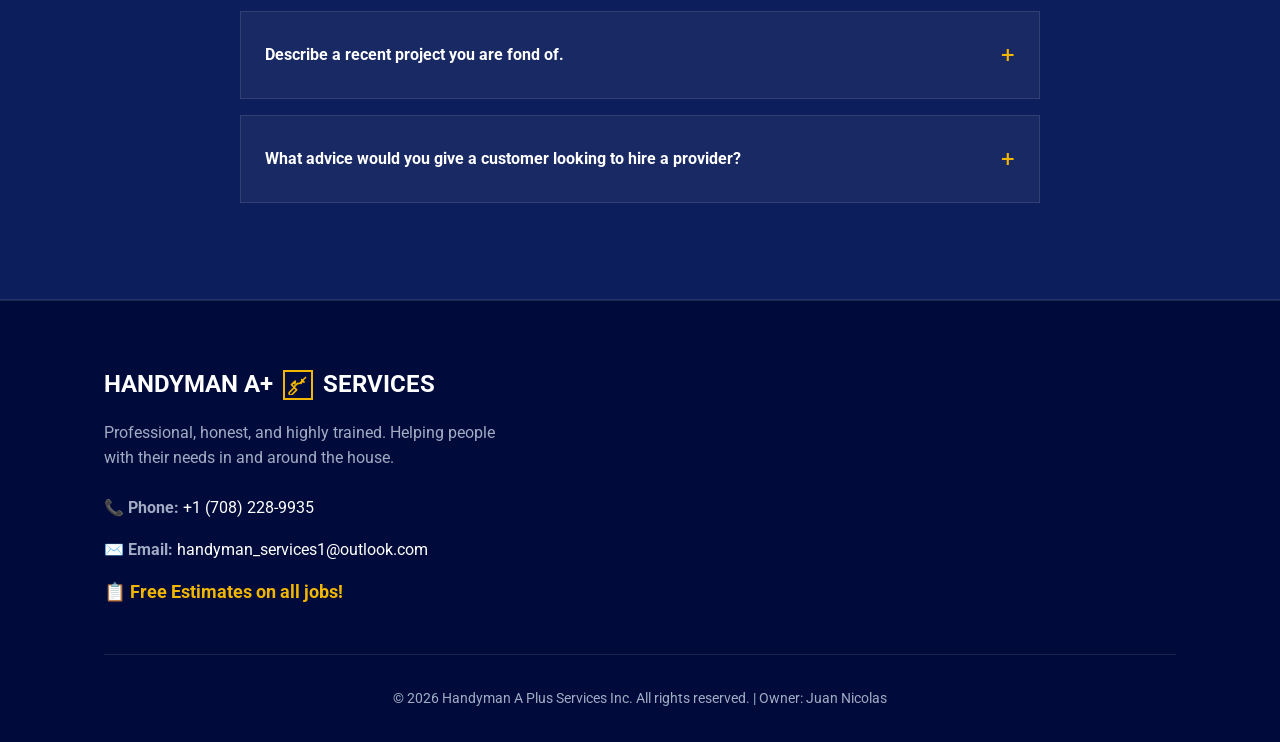
==== commit de575912: "Expand service and review grids to 6 items" ====
--- a/index.html
+++ b/index.html
@@ -108,6 +108,16 @@
                     <h3>Assembly</h3>
                     <p>Furniture and equipment assembly quickly and accurately.</p>
                 </div>
+                <div class="service-card">
+                    <div class="icon-wrap">🎨</div>
+                    <h3>Painting</h3>
+                    <p>High-quality interior and exterior painting projects to breathe new life into your home.</p>
+                </div>
+                <div class="service-card">
+                    <div class="icon-wrap">🔨</div>
+                    <h3>Custom Projects</h3>
+                    <p>Versatile handyman solutions uniquely tailored for any tricky vision around your property.</p>
+                </div>
             </div>
             
             <div class="comprehensive-services">
@@ -213,6 +223,32 @@
                     <p class="review-text">"Juan was quick to respond... installed an exhaust fan, two grab bars, freshly caulked around a bathtub, fixed faulty light switches... Courteous, professional and thoroughly cleaned up."</p>
                     <div class="service-tag">Handyman - Multiple Projects</div>
                 </div>
+
+                <div class="review-card">
+                    <div class="review-head">
+                        <div class="reviewer-avatar">AY</div>
+                        <div class="reviewer-info">
+                            <h4>Adebola Y.</h4>
+                            <span class="date">Mar 21, 2023</span>
+                        </div>
+                        <div class="stars">★★★★★</div>
+                    </div>
+                    <p class="review-text">"Juan is awesome. He was very considerate as he walked me through how to mitigate damages over the phone even before seeing it... The toilet flushes so well now and he was cost effective. 10/10!"</p>
+                    <div class="service-tag">Bathroom & Plumbing Repair</div>
+                </div>
+
+                <div class="review-card">
+                    <div class="review-head">
+                        <div class="reviewer-avatar">MZ</div>
+                        <div class="reviewer-info">
+                            <h4>Margy Z.</h4>
+                            <span class="date">Mar 11, 2023</span>
+                        </div>
+                        <div class="stars">★★★★★</div>
+                    </div>
+                    <p class="review-text">"Very pleasantly surprised, best experience! Juan arrived when he said he would, worked with me on placement of the four safety bars... brought their own vacuum and cleaned up all the dust! 5+++++ Stars!"</p>
+                    <div class="service-tag">Bathroom Installation & Repair</div>
+                </div>
             </div>
         </div>
     </section>
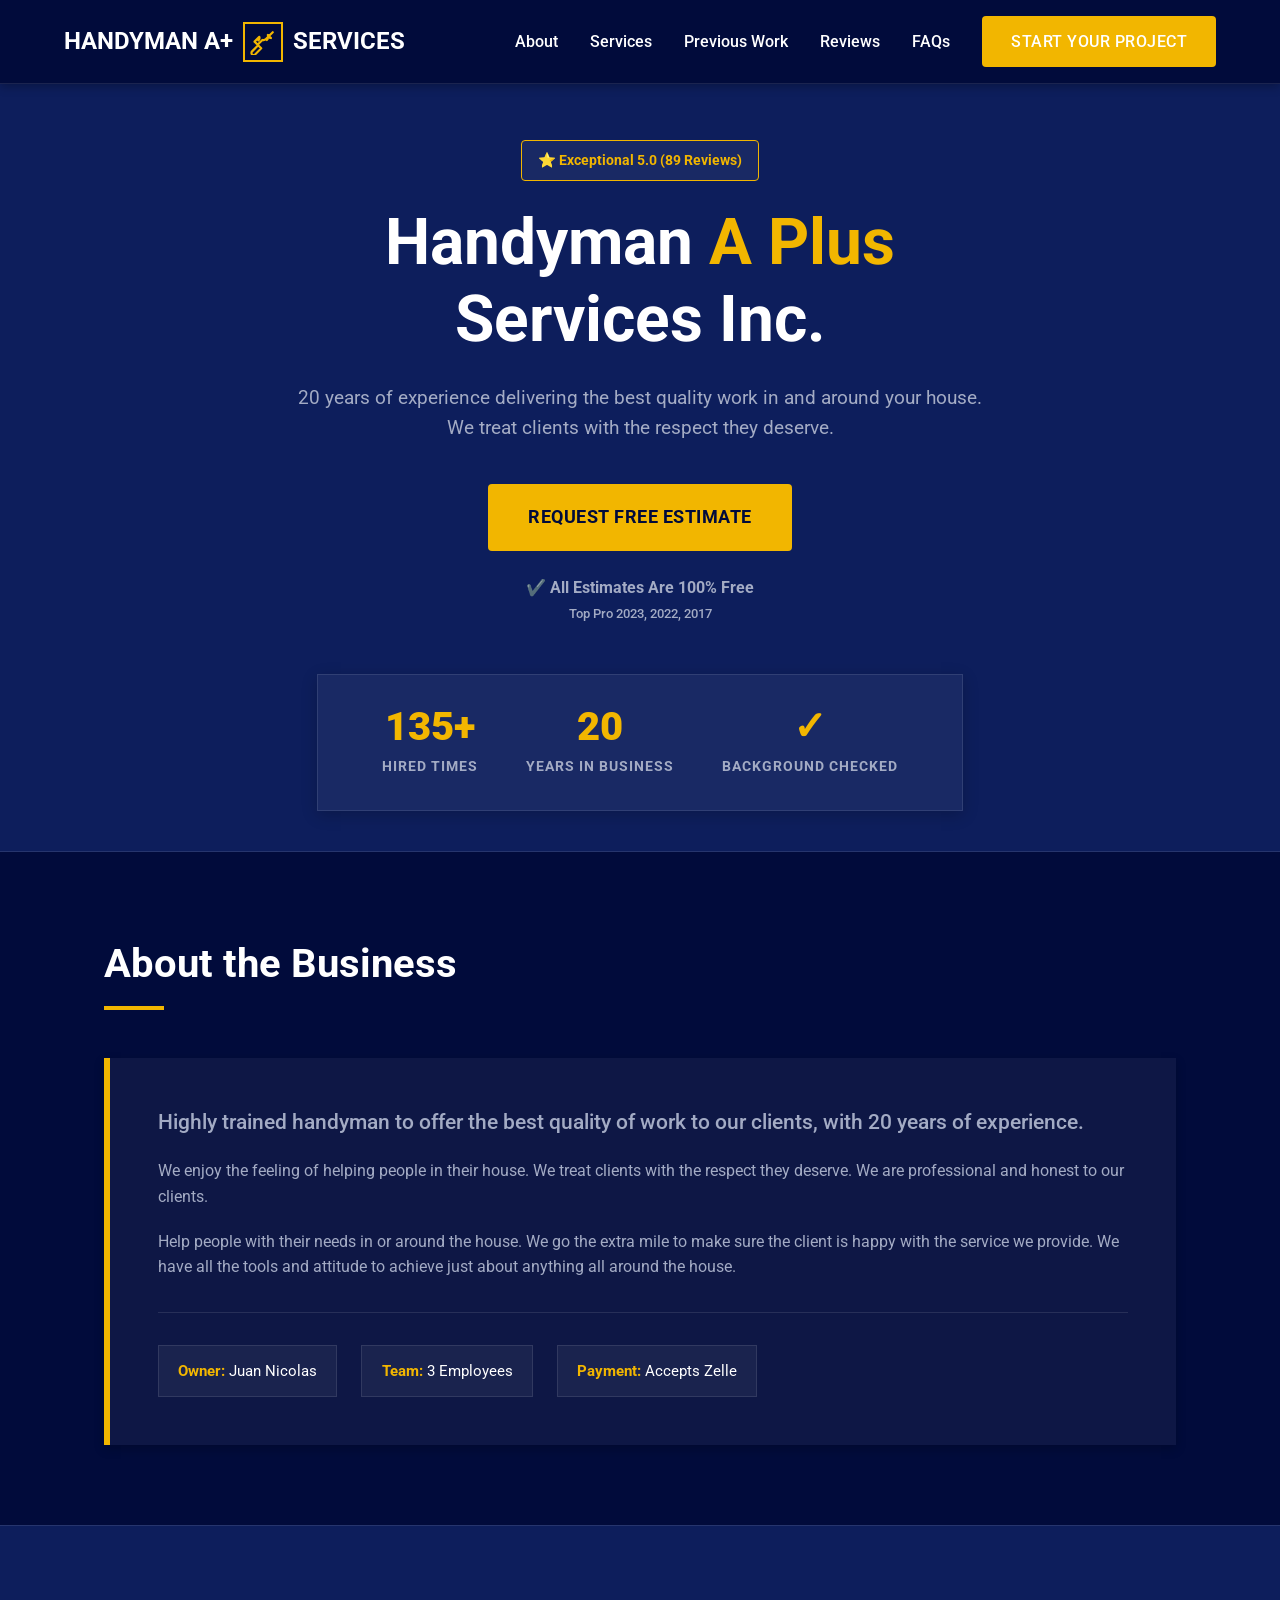
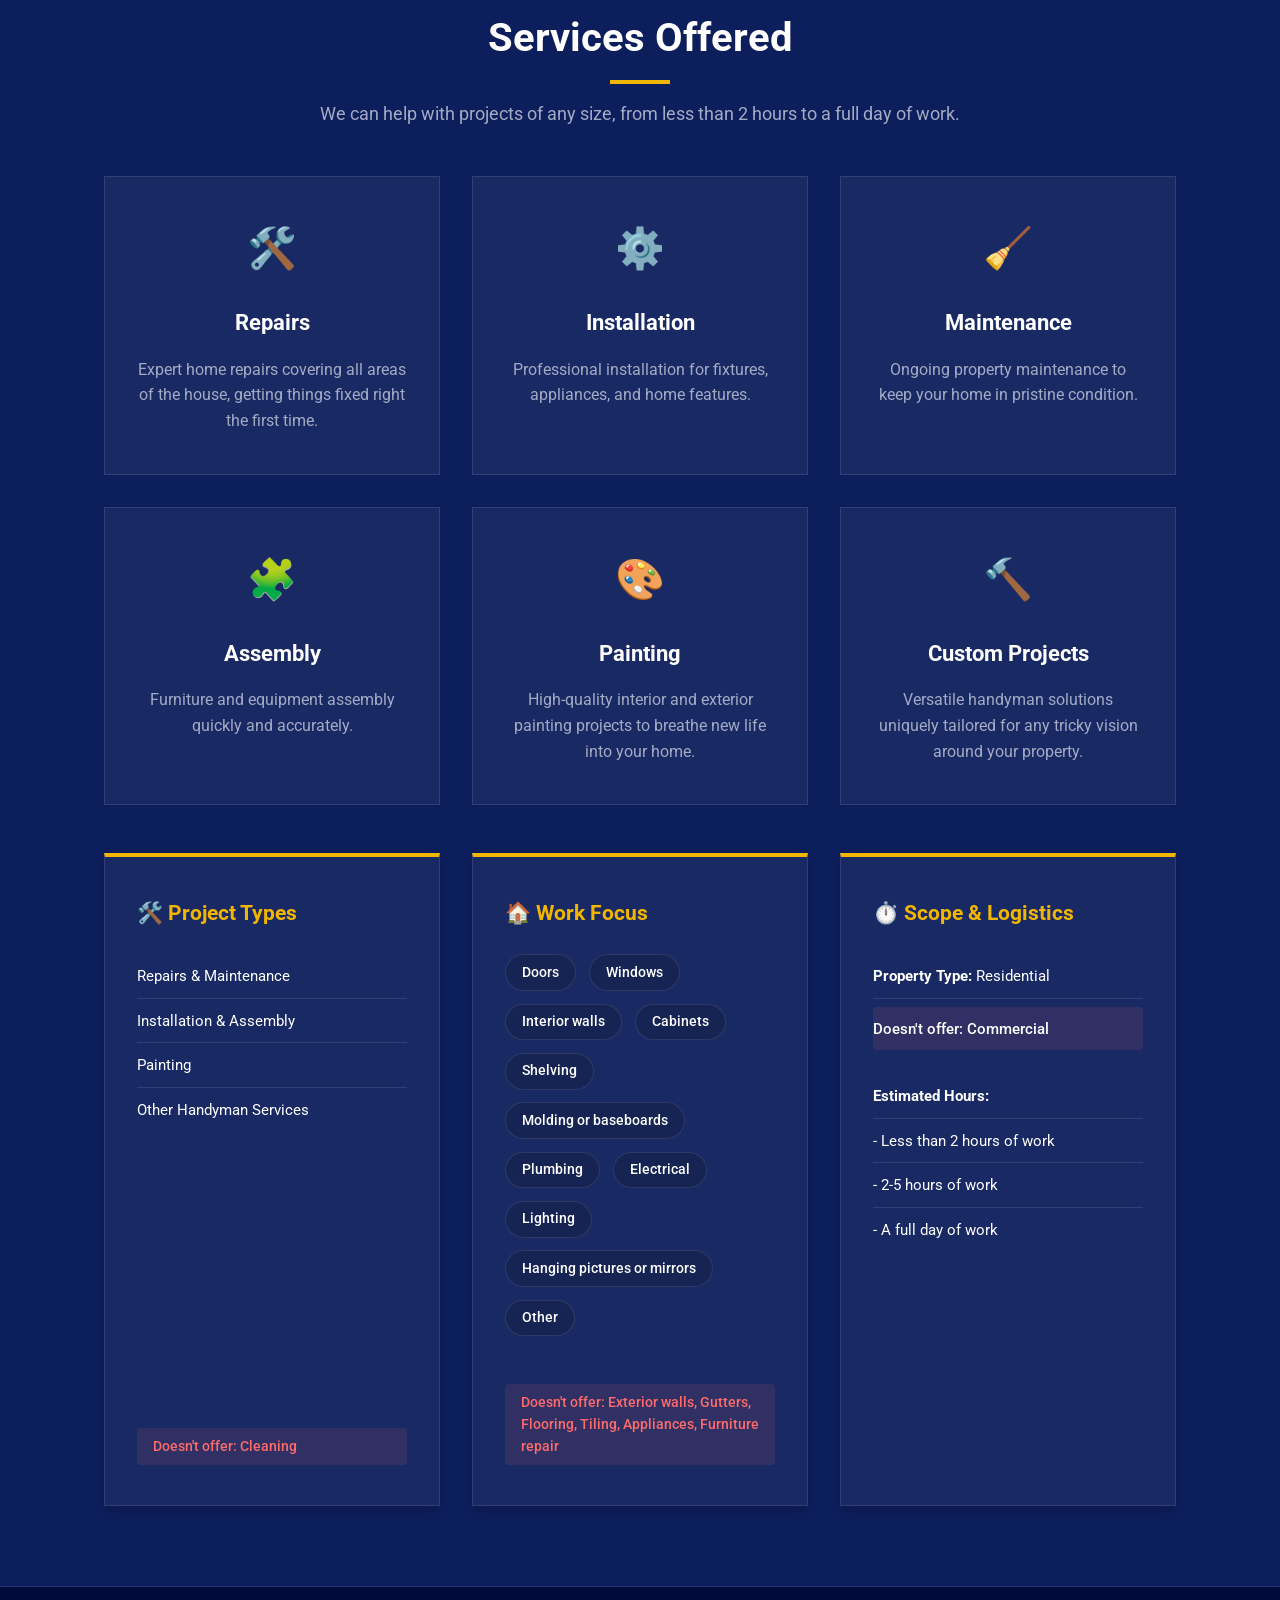
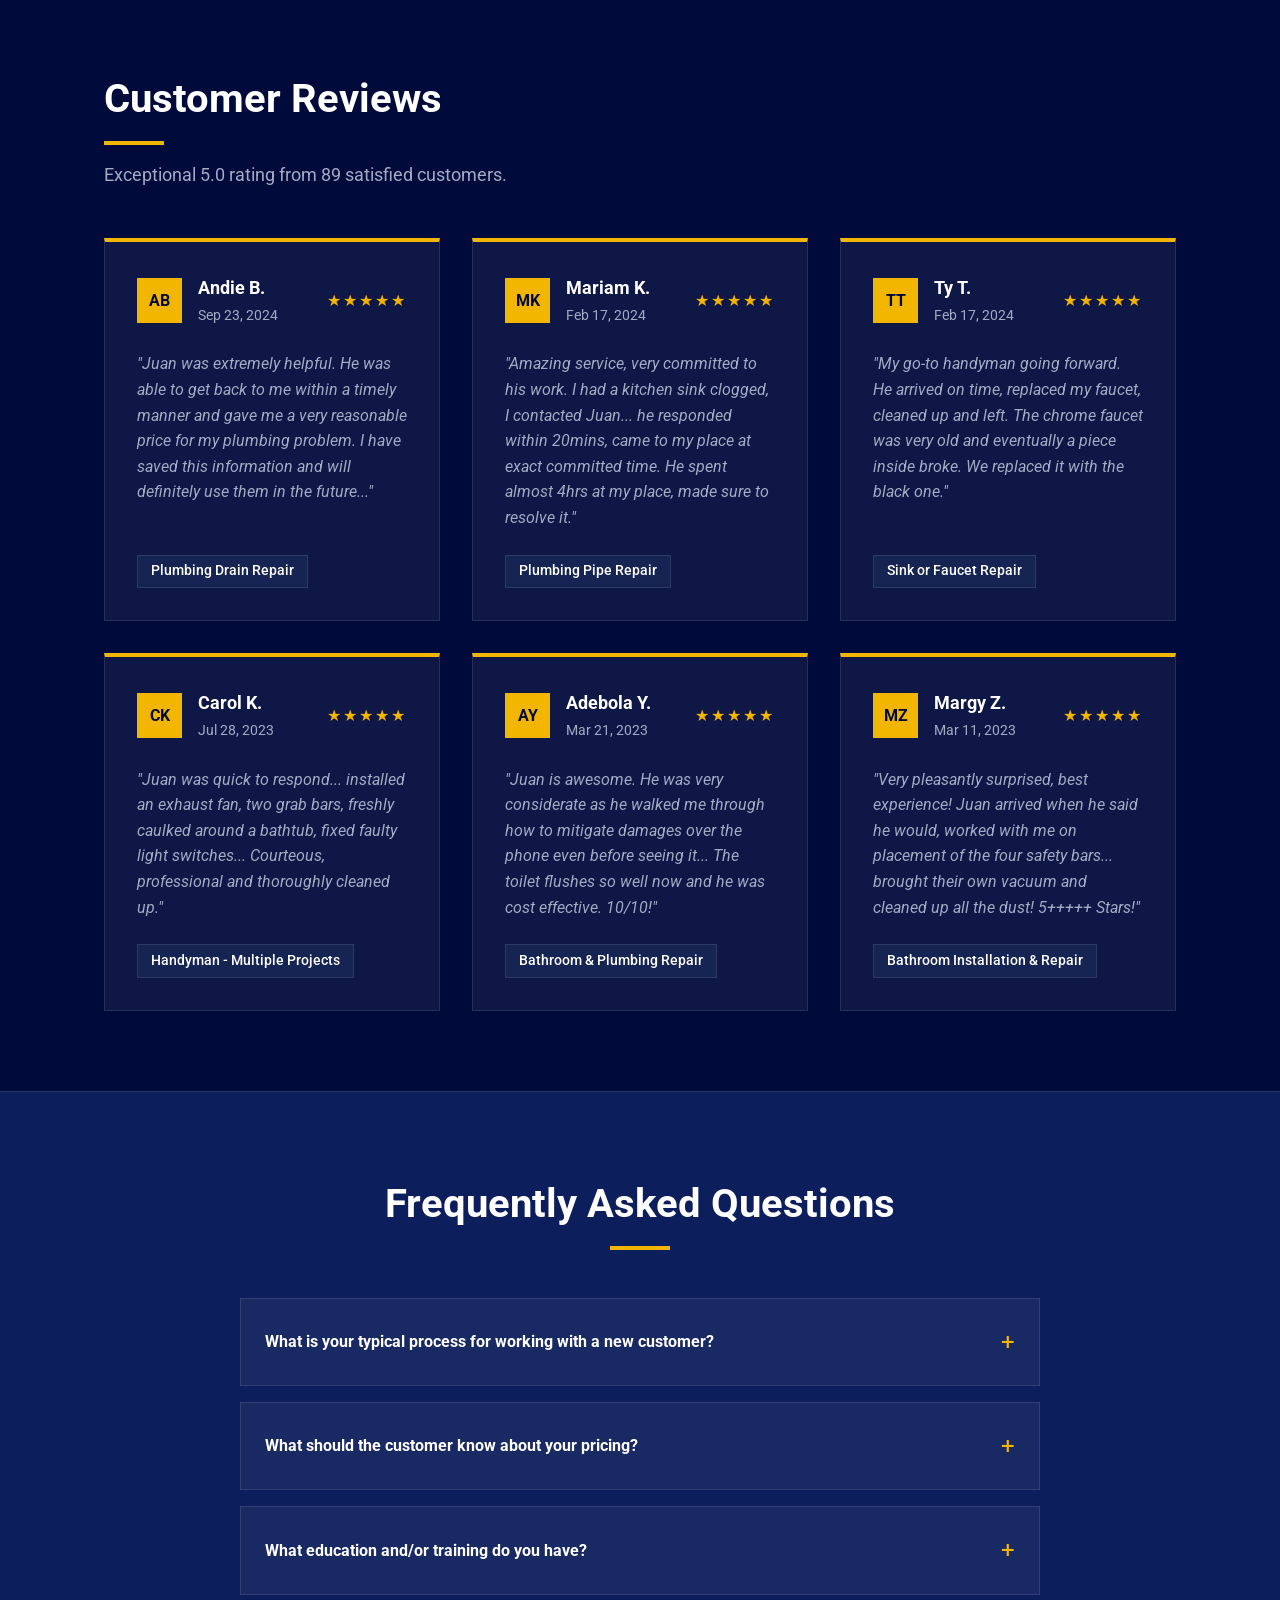
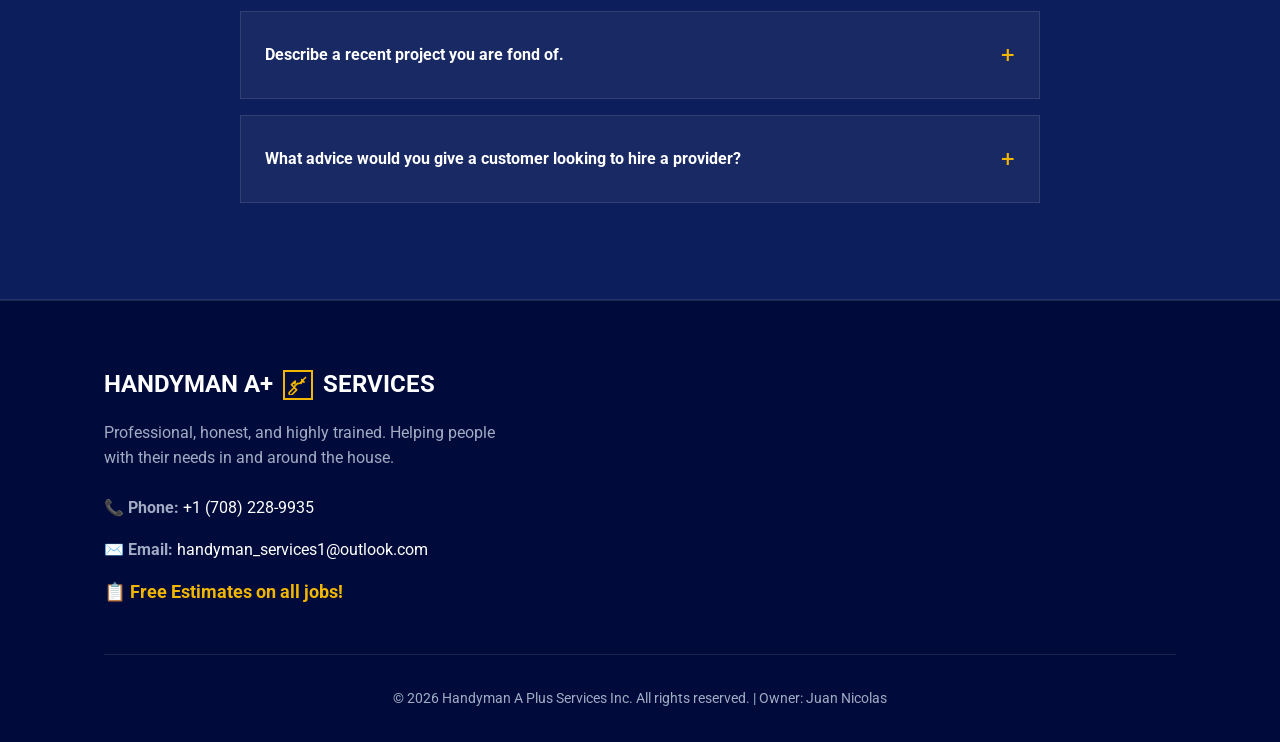
==== commit d49f62f6: "Create Previous Work gallery page and append image assets" ====
--- a/index.html
+++ b/index.html
@@ -24,6 +24,7 @@
         <ul class="nav-links">
             <li><a href="#about">About</a></li>
             <li><a href="#services">Services</a></li>
+            <li><a href="previous-work.html">Previous Work</a></li>
             <li><a href="#reviews">Reviews</a></li>
             <li><a href="#faqs">FAQs</a></li>
             <li><a href="https://forms.gle/WskRnriJTXcBRvAE6" target="_blank" class="cta-btn primary-btn">Start Your Project</a></li>
--- a/style.css
+++ b/style.css
@@ -161,3 +161,24 @@
     .hero h1 { font-size: 3rem; }
     .hero-stats { padding: 1.5rem; flex-direction: column; gap: 1.5rem; align-items: center; }
 }
+
+/* Photo Gallery */
+.gallery-grid {
+    display: grid;
+    grid-template-columns: repeat(auto-fit, minmax(300px, 1fr));
+    gap: 1.5rem;
+    margin-top: 2rem;
+}
+
+.gallery-item {
+    width: 100%;
+    height: 300px;
+    object-fit: cover;
+    border-radius: 8px;
+    box-shadow: 0 4px 10px rgba(0,0,0,0.3);
+    transition: transform 0.3s ease;
+}
+
+.gallery-item:hover {
+    transform: scale(1.03);
+}
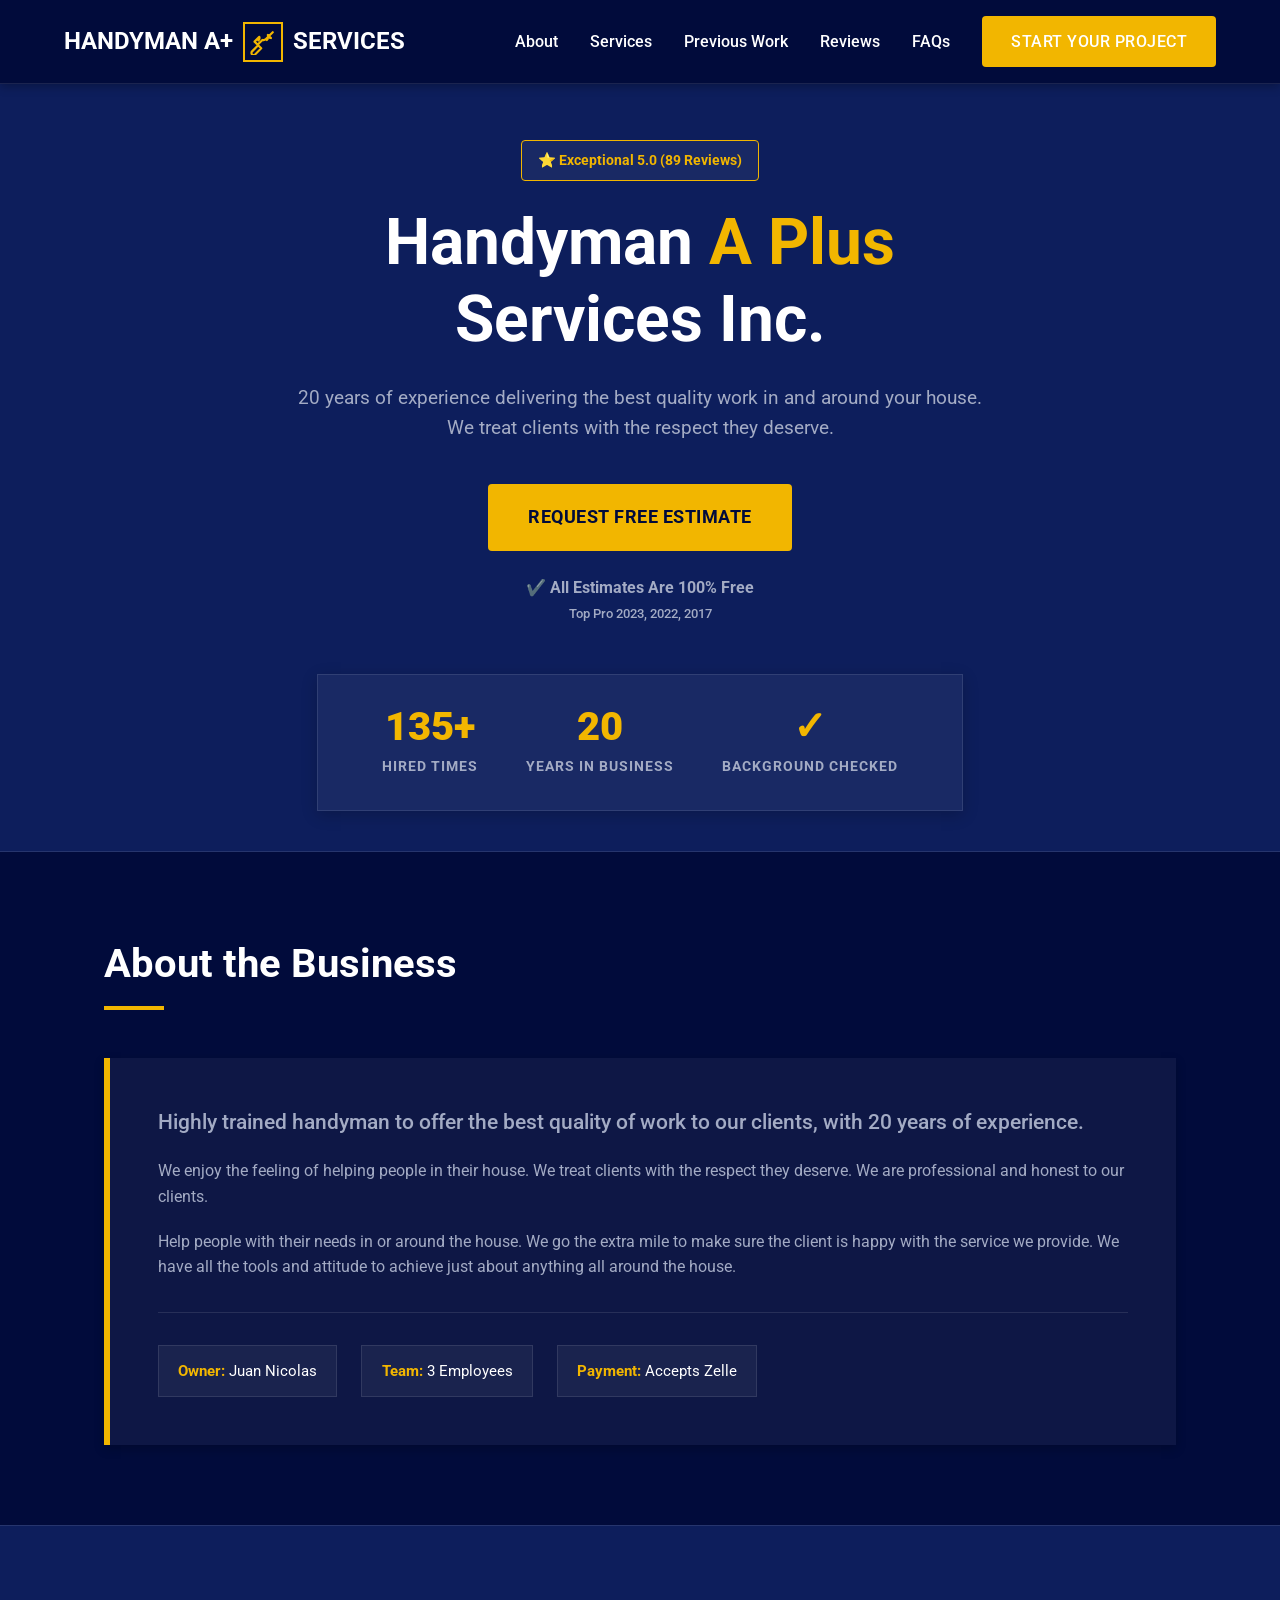
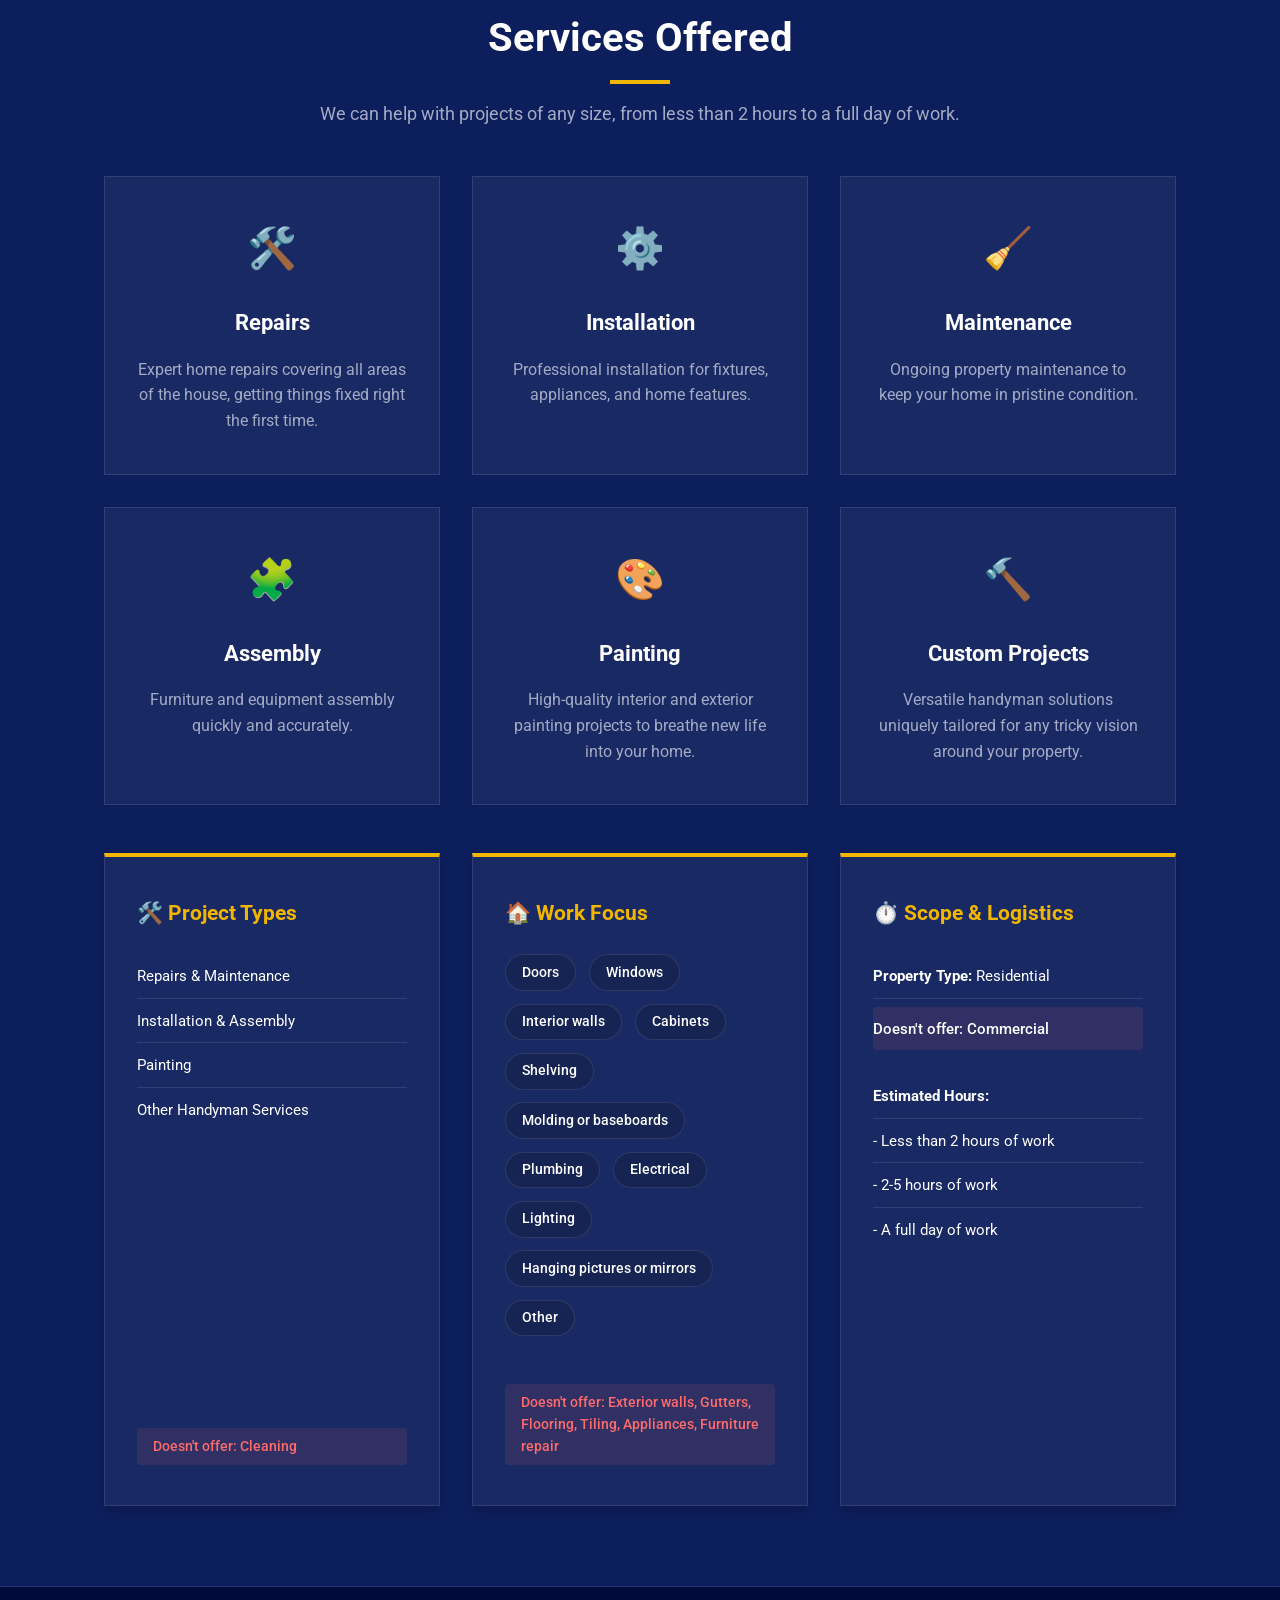
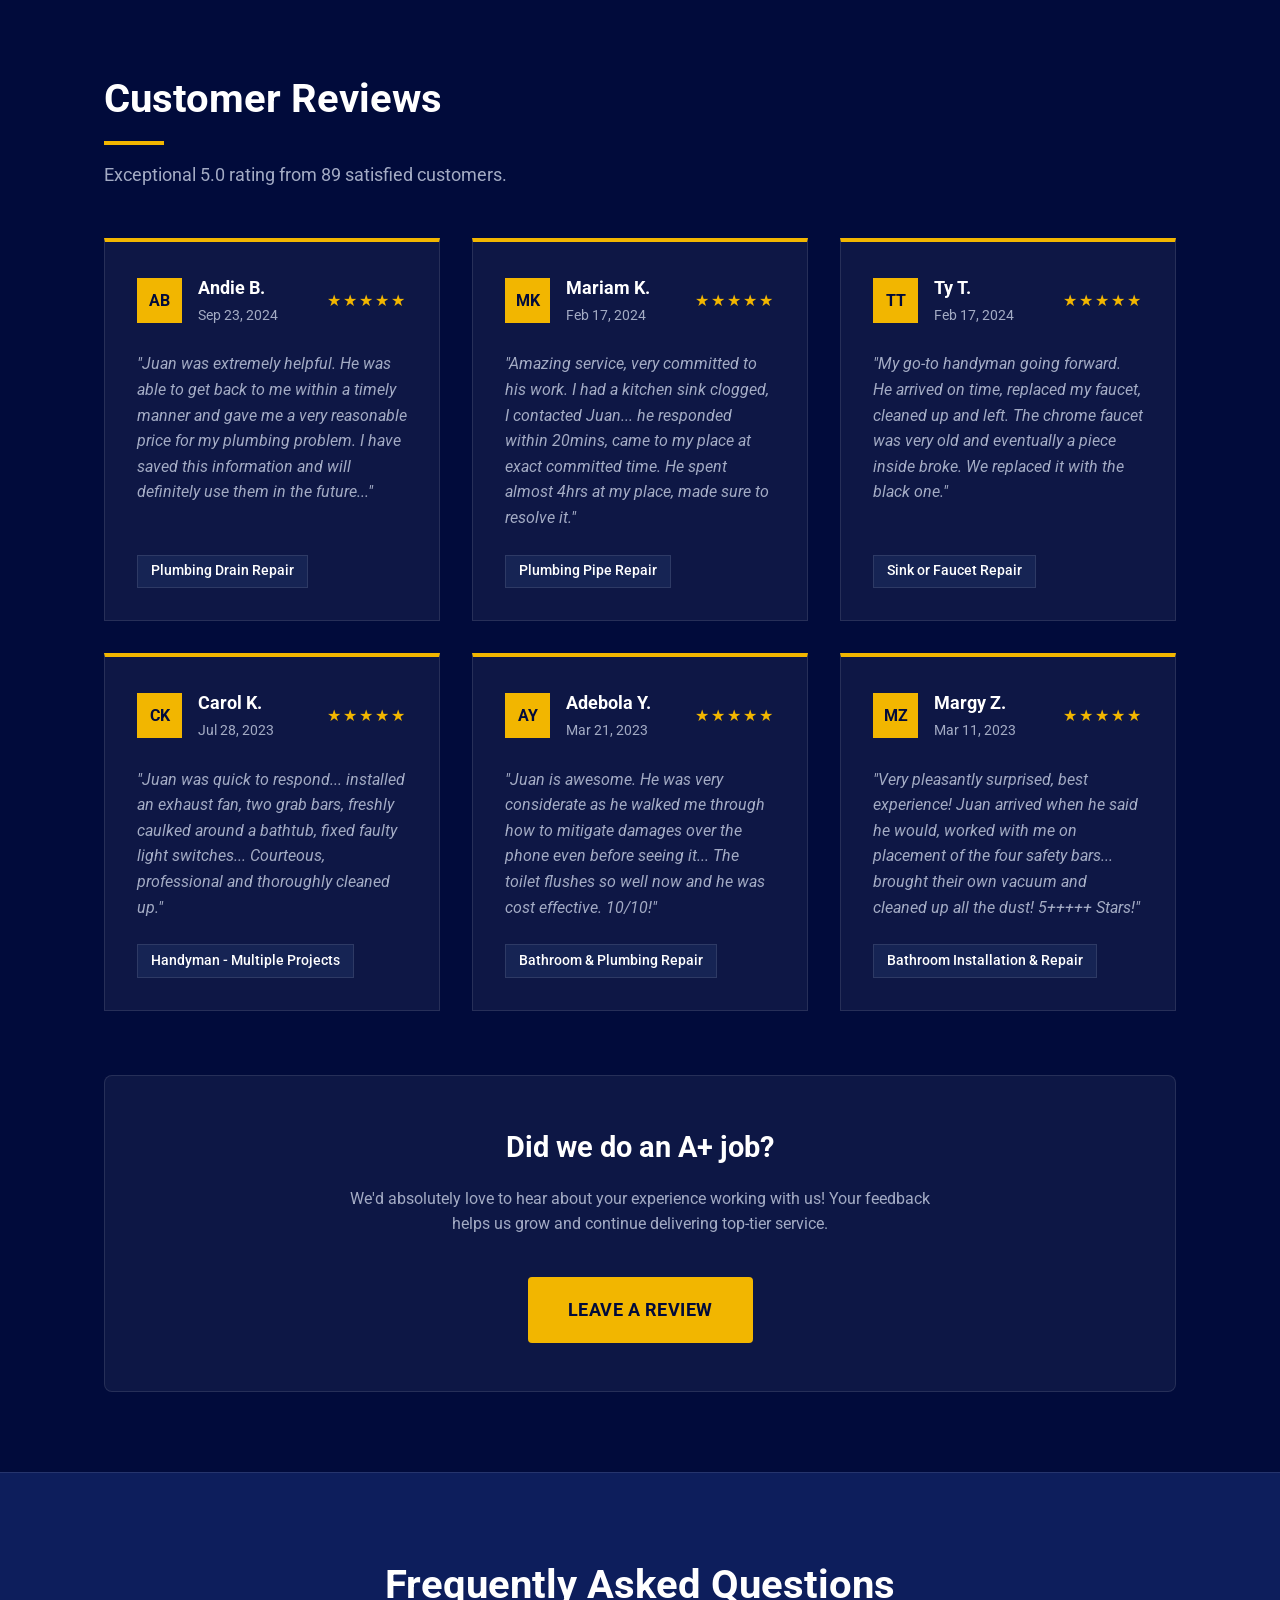
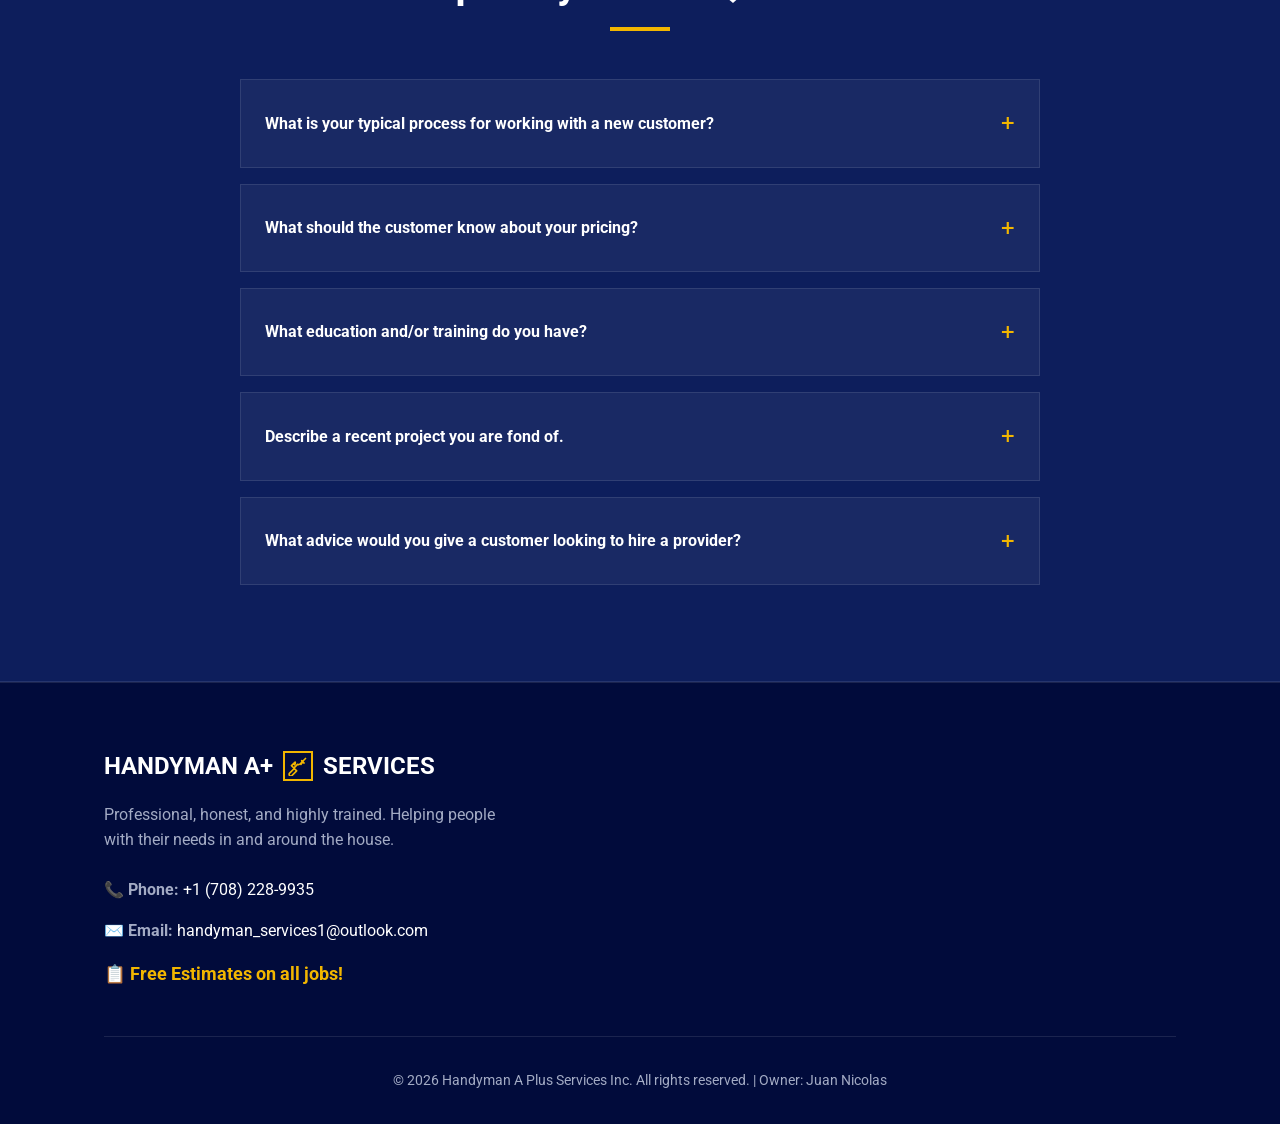
==== commit 214fe7c8: "Add Leave a Review Google Form CTA" ====
--- a/index.html
+++ b/index.html
@@ -251,6 +251,12 @@
                     <div class="service-tag">Bathroom Installation & Repair</div>
                 </div>
             </div>
+
+            <div style="text-align: center; margin-top: 4rem; padding: 3rem; background: var(--bg-card); border-radius: 8px; border: 1px solid var(--border-color);">
+                <h3 style="font-size: 1.8rem; margin-bottom: 1rem; color: #ffffff;">Did we do an A+ job?</h3>
+                <p style="color: var(--text-muted); margin-bottom: 1.5rem; max-width: 600px; margin-left: auto; margin-right: auto;">We'd absolutely love to hear about your experience working with us! Your feedback helps us grow and continue delivering top-tier service.</p>
+                <a href="https://forms.gle/YDGtzzRRrwmnDyBZ9" target="_blank" class="cta-btn primary-btn large" style="margin-top: 1rem;">Leave a Review</a>
+            </div>
         </div>
     </section>
 
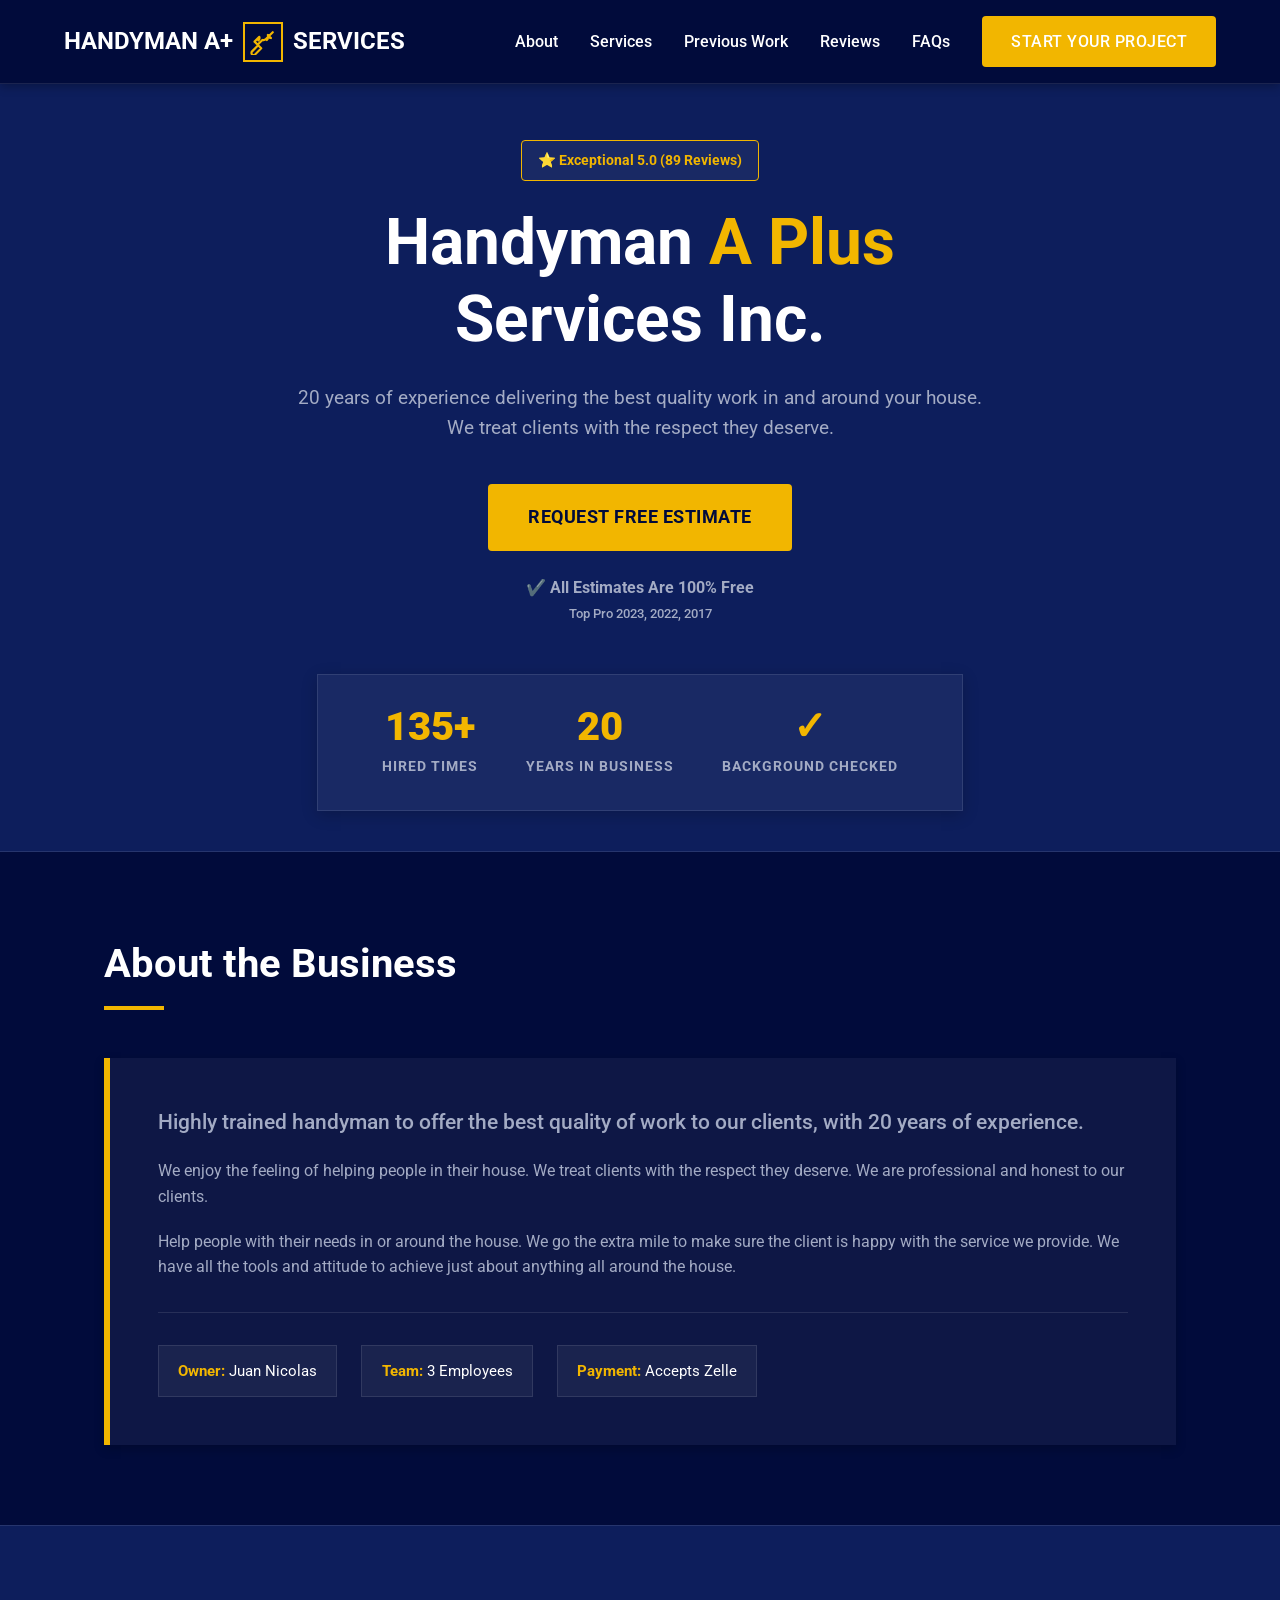
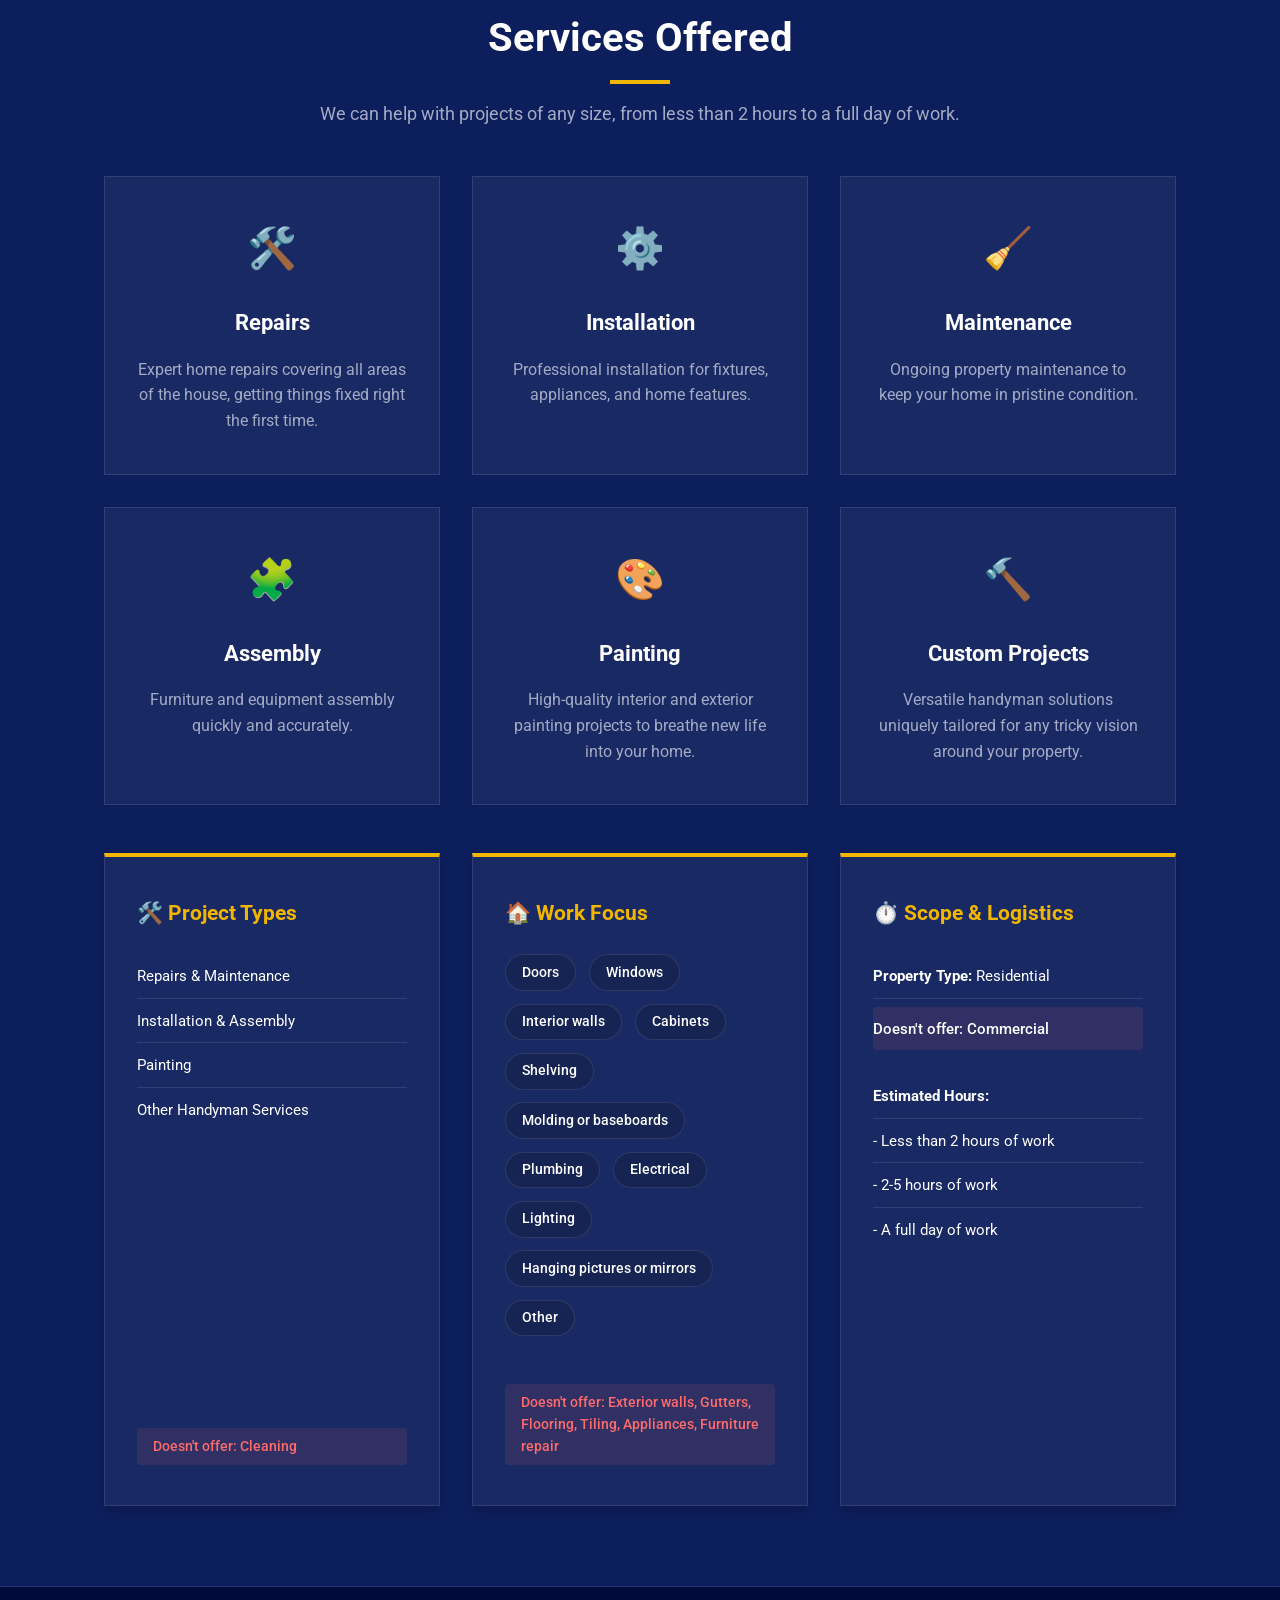
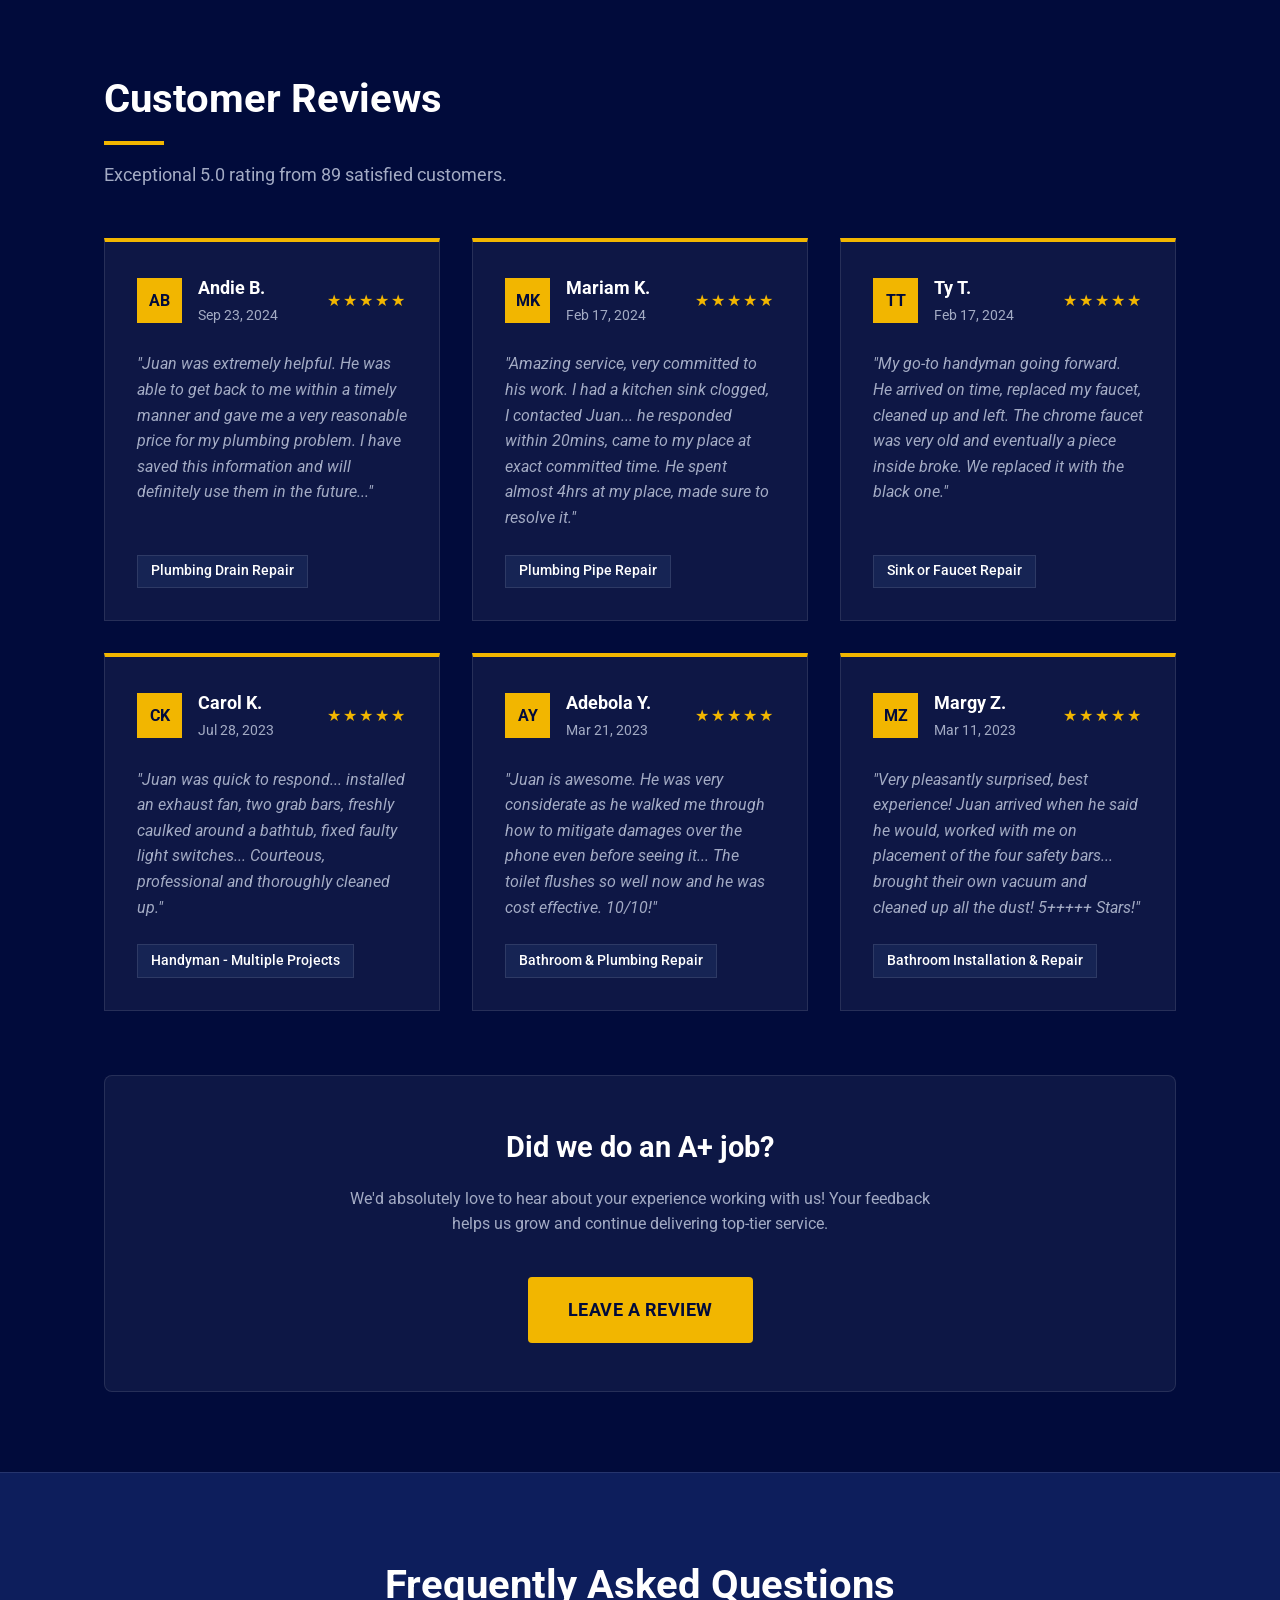
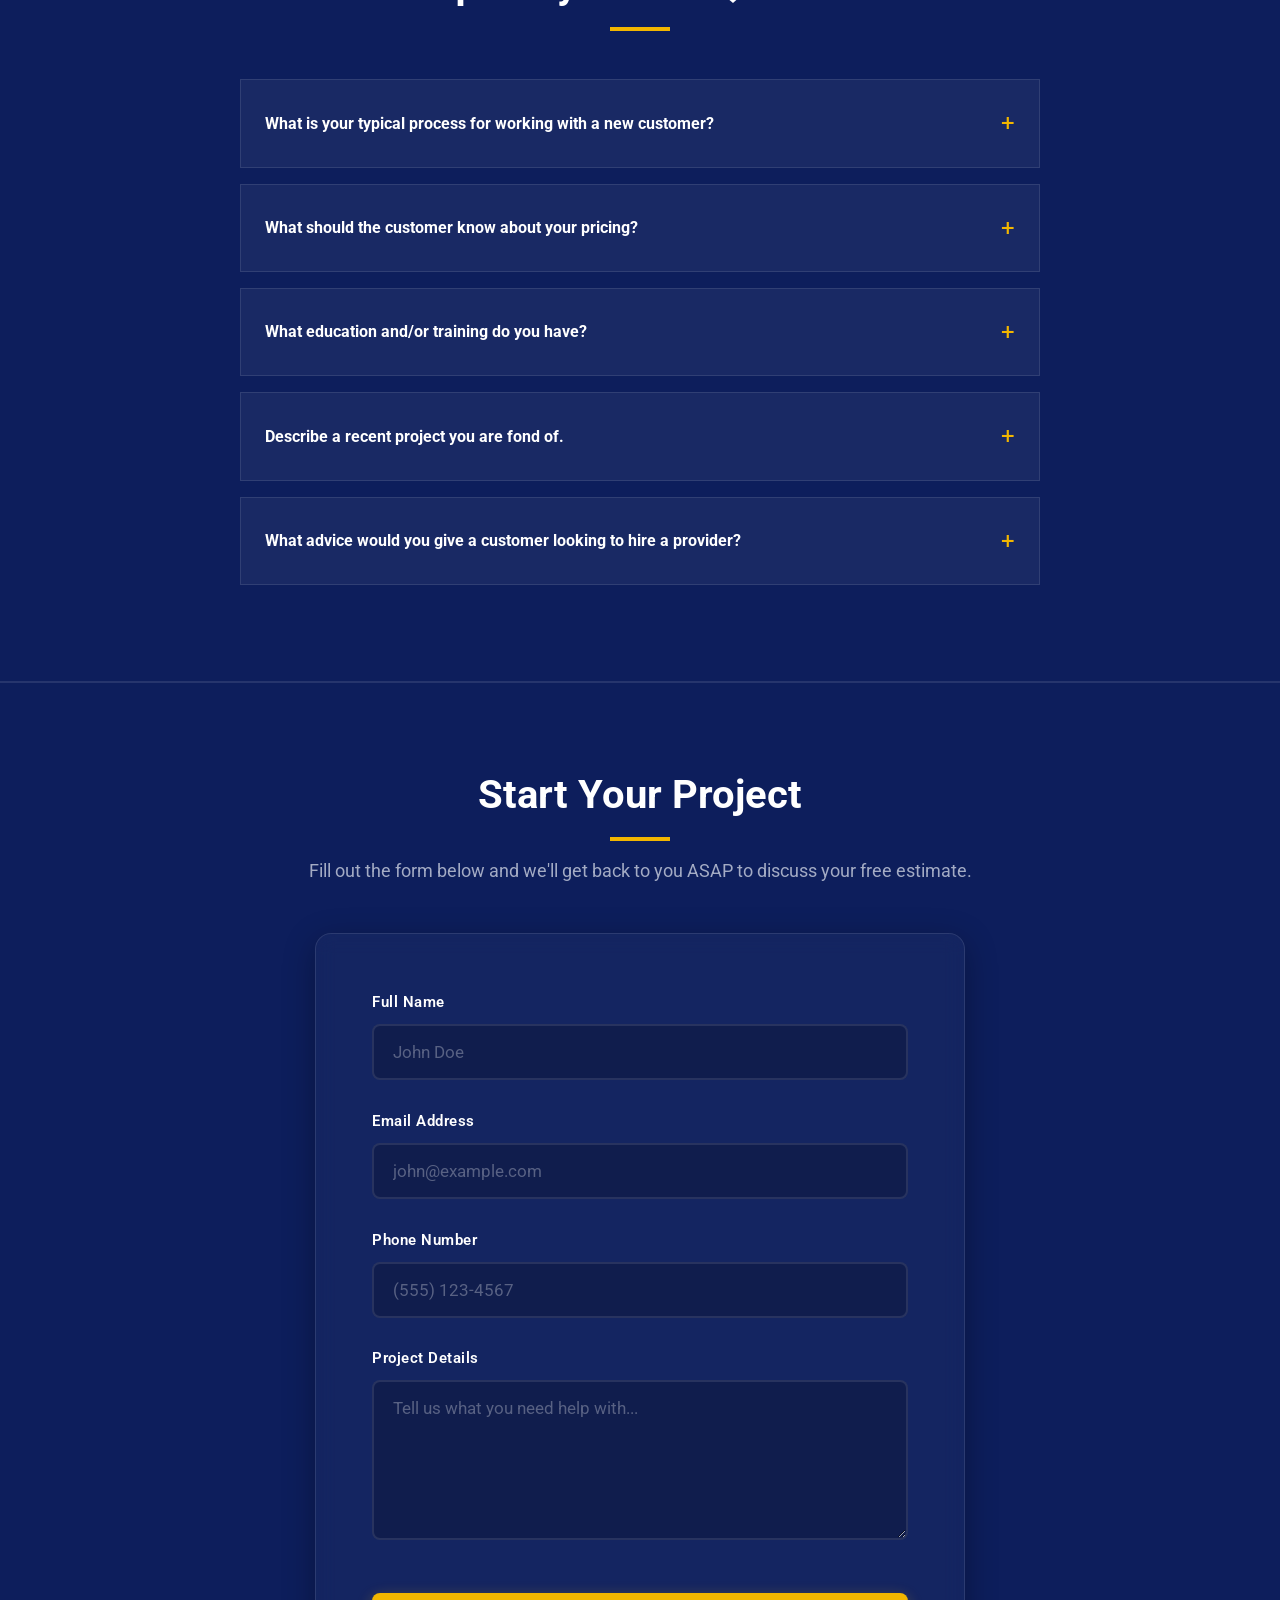
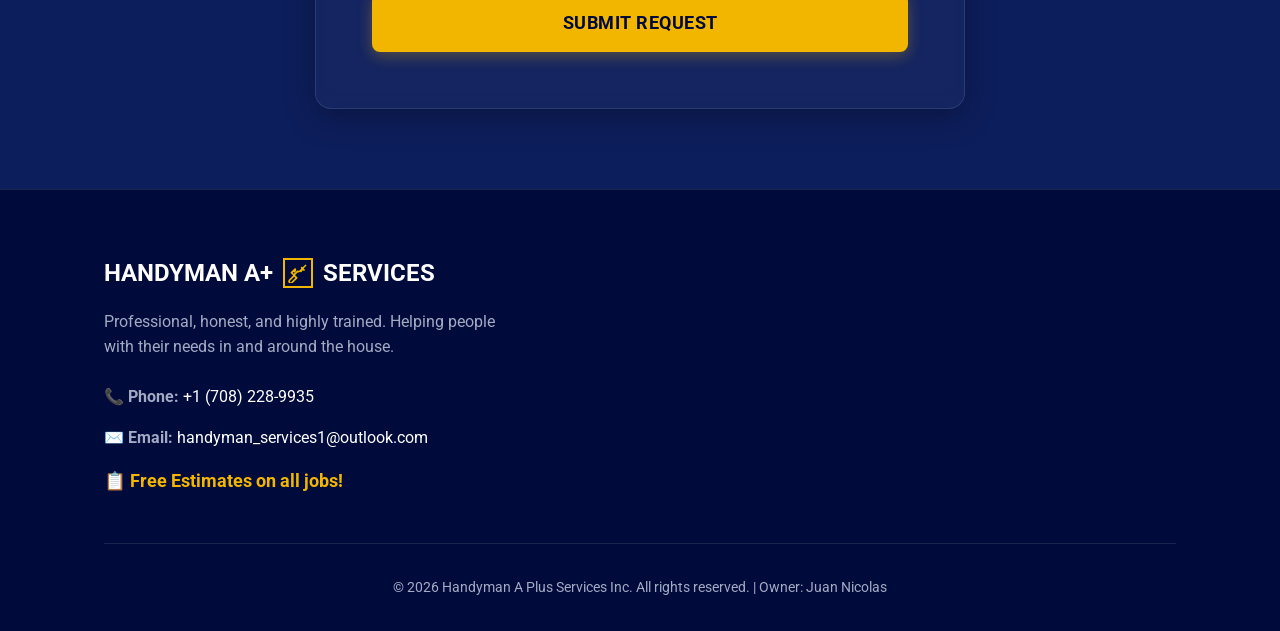
==== commit 2546bee5: "Upgrade Web3Forms to glassmorphism UI and force CSS cache refresh" ====
--- a/index.html
+++ b/index.html
@@ -7,7 +7,7 @@
     <meta name="description" content="Highly trained handyman offering the best quality of work to our clients in Chicago, with 20 years of experience.">
     <!-- Clean, professional font -->
     <link href="https://fonts.googleapis.com/css2?family=Roboto:wght@300;400;500;700;900&display=swap" rel="stylesheet">
-    <link rel="stylesheet" href="style.css">
+    <link rel="stylesheet" href="style.css?v=2">
     <link rel="icon" type="image/jpeg" href="favicon.jpg">
 </head>
 <body>
@@ -27,7 +27,7 @@
             <li><a href="previous-work.html">Previous Work</a></li>
             <li><a href="#reviews">Reviews</a></li>
             <li><a href="#faqs">FAQs</a></li>
-            <li><a href="https://forms.gle/WskRnriJTXcBRvAE6" target="_blank" class="cta-btn primary-btn">Start Your Project</a></li>
+            <li><a href="#contact" class="cta-btn primary-btn">Start Your Project</a></li>
         </ul>
         <div class="mobile-menu-btn">☰</div>
     </nav>
@@ -38,7 +38,7 @@
             <h1>Handyman <span>A Plus</span><br>Services Inc.</h1>
             <p>20 years of experience delivering the best quality work in and around your house. We treat clients with the respect they deserve.</p>
             <div class="hero-actions">
-                <a href="https://forms.gle/WskRnriJTXcBRvAE6" target="_blank" class="cta-btn primary-btn large">Request Free Estimate</a>
+                <a href="#contact" class="cta-btn primary-btn large">Request Free Estimate</a>
                 <div class="contact-info" style="margin-top: 0.5rem;">
                     <strong>✔️ All Estimates Are 100% Free</strong><br>
                     <small>Top Pro 2023, 2022, 2017</small>
@@ -291,6 +291,38 @@
         </div>
     </section>
 
+    <section id="contact" class="contact-section">
+        <div class="container">
+            <div class="section-header center">
+                <h2>Start Your Project</h2>
+                <div class="line center-line"></div>
+                <p>Fill out the form below and we'll get back to you ASAP to discuss your free estimate.</p>
+            </div>
+            <div class="contact-form-wrapper">
+                <form action="https://api.web3forms.com/submit" method="POST" class="web3-form">
+                    <input type="hidden" name="access_key" value="f98020a1-73f3-460f-adb7-dcfe24ac03cf">
+                    <div class="form-group">
+                        <label for="name">Full Name</label>
+                        <input type="text" name="name" id="name" required placeholder="John Doe">
+                    </div>
+                    <div class="form-group">
+                        <label for="email">Email Address</label>
+                        <input type="email" name="email" id="email" required placeholder="john@example.com">
+                    </div>
+                    <div class="form-group">
+                        <label for="phone">Phone Number</label>
+                        <input type="tel" name="phone" id="phone" placeholder="(555) 123-4567">
+                    </div>
+                    <div class="form-group">
+                        <label for="message">Project Details</label>
+                        <textarea name="message" id="message" required placeholder="Tell us what you need help with..."></textarea>
+                    </div>
+                    <button type="submit" class="cta-btn primary-btn large" style="width: 100%;">Submit Request</button>
+                </form>
+            </div>
+        </div>
+    </section>
+
     <footer class="footer">
         <div class="container">
             <div class="footer-top">
--- a/style.css
+++ b/style.css
@@ -182,3 +182,71 @@
 .gallery-item:hover {
     transform: scale(1.03);
 }
+
+/* Contact Form */
+.contact-section { 
+    background: var(--bg-alt); 
+    border-top: 1px solid var(--border-color); 
+    position: relative;
+    overflow: hidden;
+}
+.contact-form-wrapper { 
+    max-width: 650px; 
+    margin: 0 auto; 
+    background: rgba(255, 255, 255, 0.03); 
+    backdrop-filter: blur(10px);
+    -webkit-backdrop-filter: blur(10px);
+    padding: 3.5rem; 
+    border-radius: 16px; 
+    border: 1px solid rgba(255, 255, 255, 0.1); 
+    box-shadow: 0 8px 32px rgba(0,0,0,0.3); 
+}
+.form-group { 
+    margin-bottom: 1.8rem; 
+    text-align: left; 
+}
+.form-group label { 
+    display: block; 
+    margin-bottom: 0.6rem; 
+    font-weight: 600; 
+    color: #ffffff; 
+    font-size: 0.95rem;
+    letter-spacing: 0.5px;
+}
+.form-group input, 
+.form-group textarea { 
+    width: 100%; 
+    padding: 1rem 1.2rem; 
+    border: 2px solid rgba(255, 255, 255, 0.1); 
+    border-radius: 8px; 
+    background: rgba(0, 0, 0, 0.2); 
+    color: #ffffff; 
+    font-size: 1.05rem; 
+    transition: all 0.3s ease; 
+}
+.form-group input::placeholder, 
+.form-group textarea::placeholder { 
+    color: rgba(255, 255, 255, 0.3); 
+}
+.form-group input:focus, 
+.form-group textarea:focus { 
+    outline: none; 
+    border-color: var(--accent); 
+    background: rgba(0, 0, 0, 0.4);
+    box-shadow: 0 0 0 4px rgba(242, 182, 0, 0.1);
+}
+.form-group textarea { 
+    min-height: 160px; 
+    resize: vertical; 
+}
+.contact-form-wrapper .cta-btn {
+    margin-top: 1rem;
+    border-radius: 8px;
+    font-size: 1.15rem;
+    padding: 1.2rem;
+    box-shadow: 0 4px 15px rgba(242, 182, 0, 0.3);
+}
+.contact-form-wrapper .cta-btn:hover {
+    transform: translateY(-2px);
+    box-shadow: 0 6px 20px rgba(242, 182, 0, 0.4);
+}
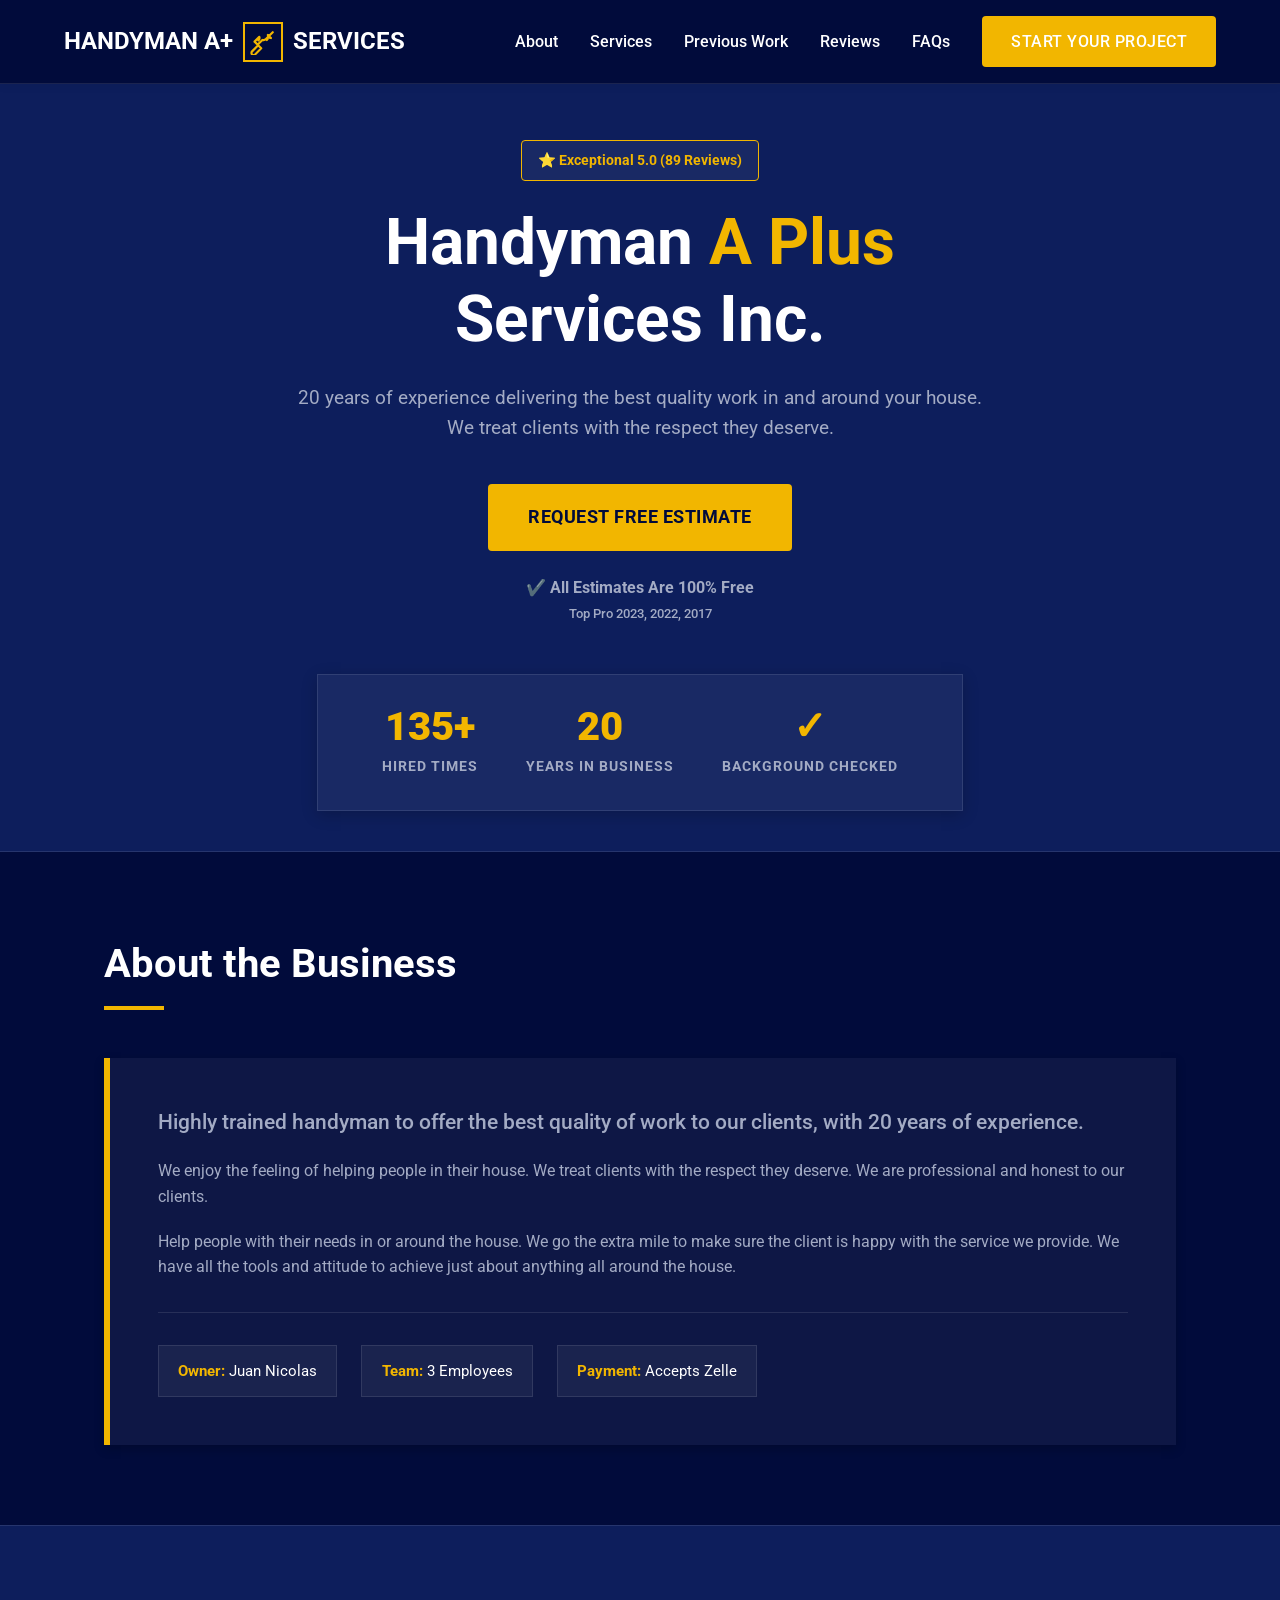
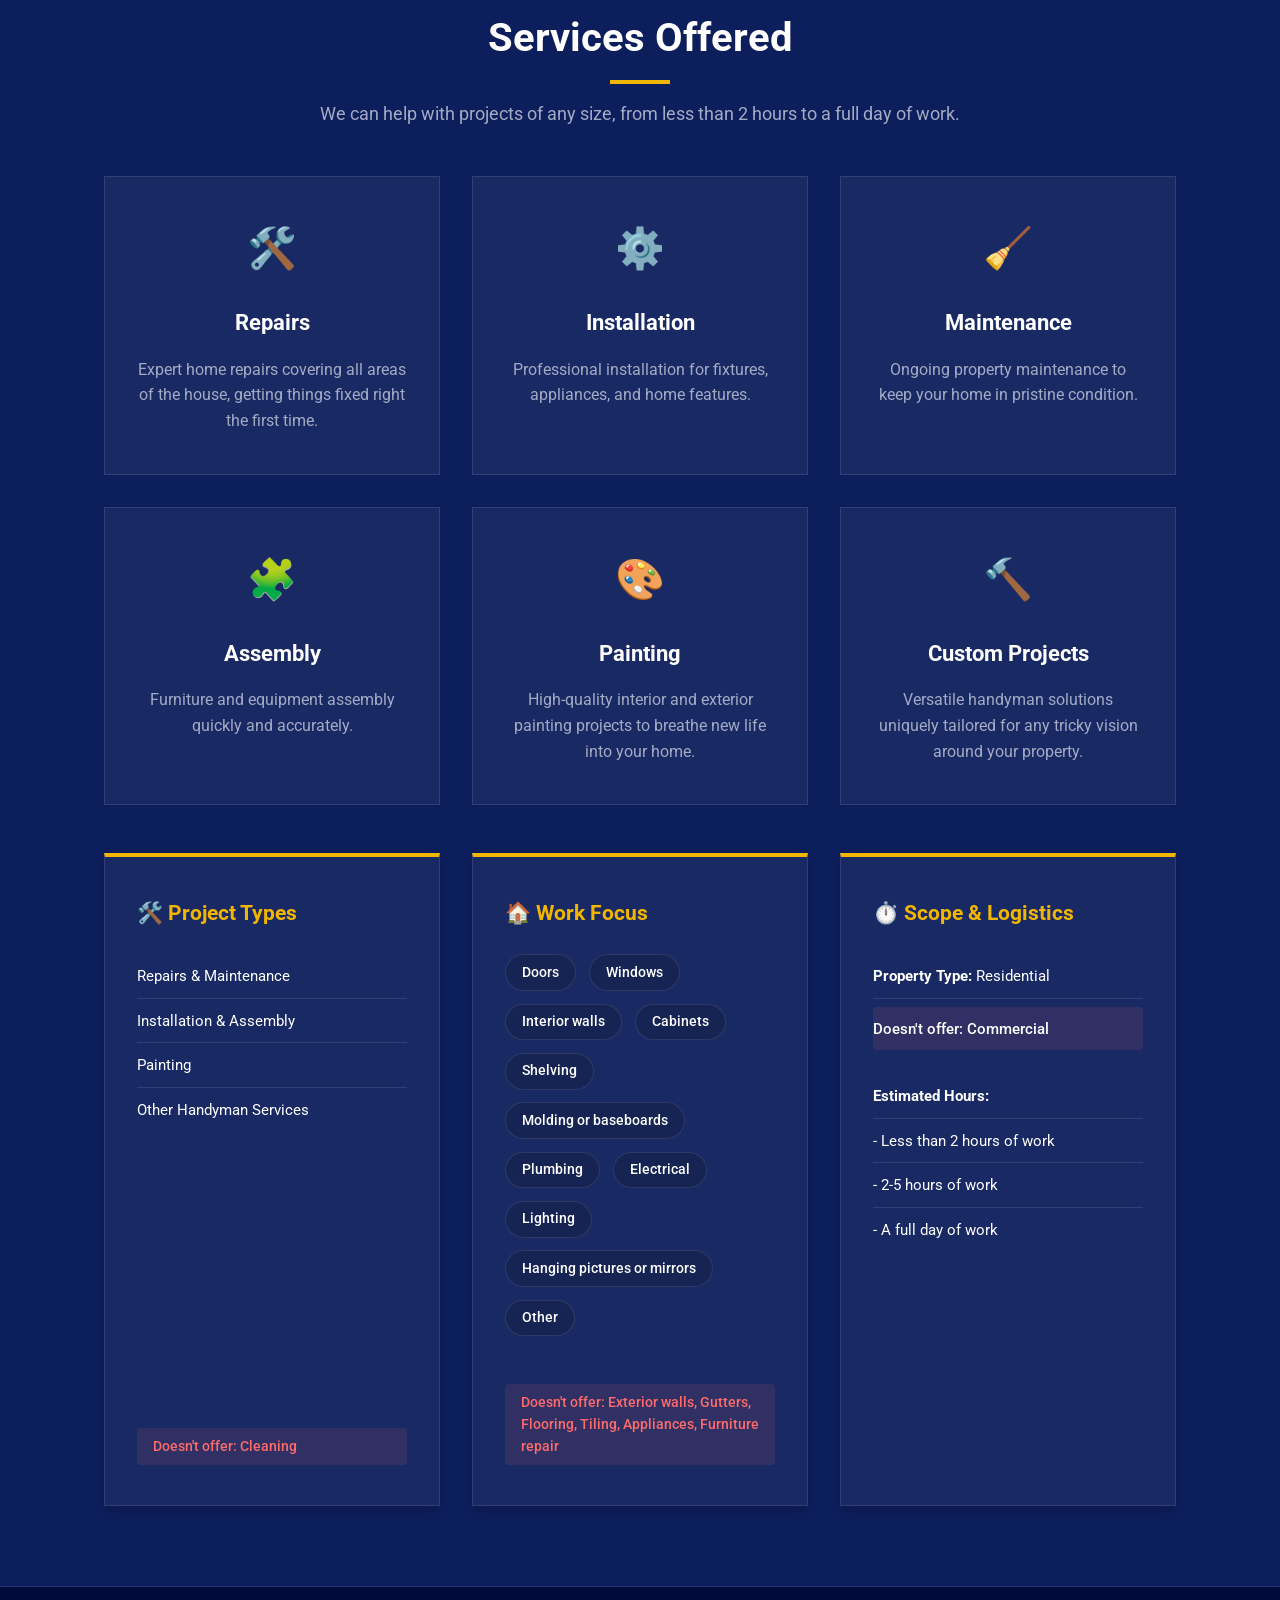
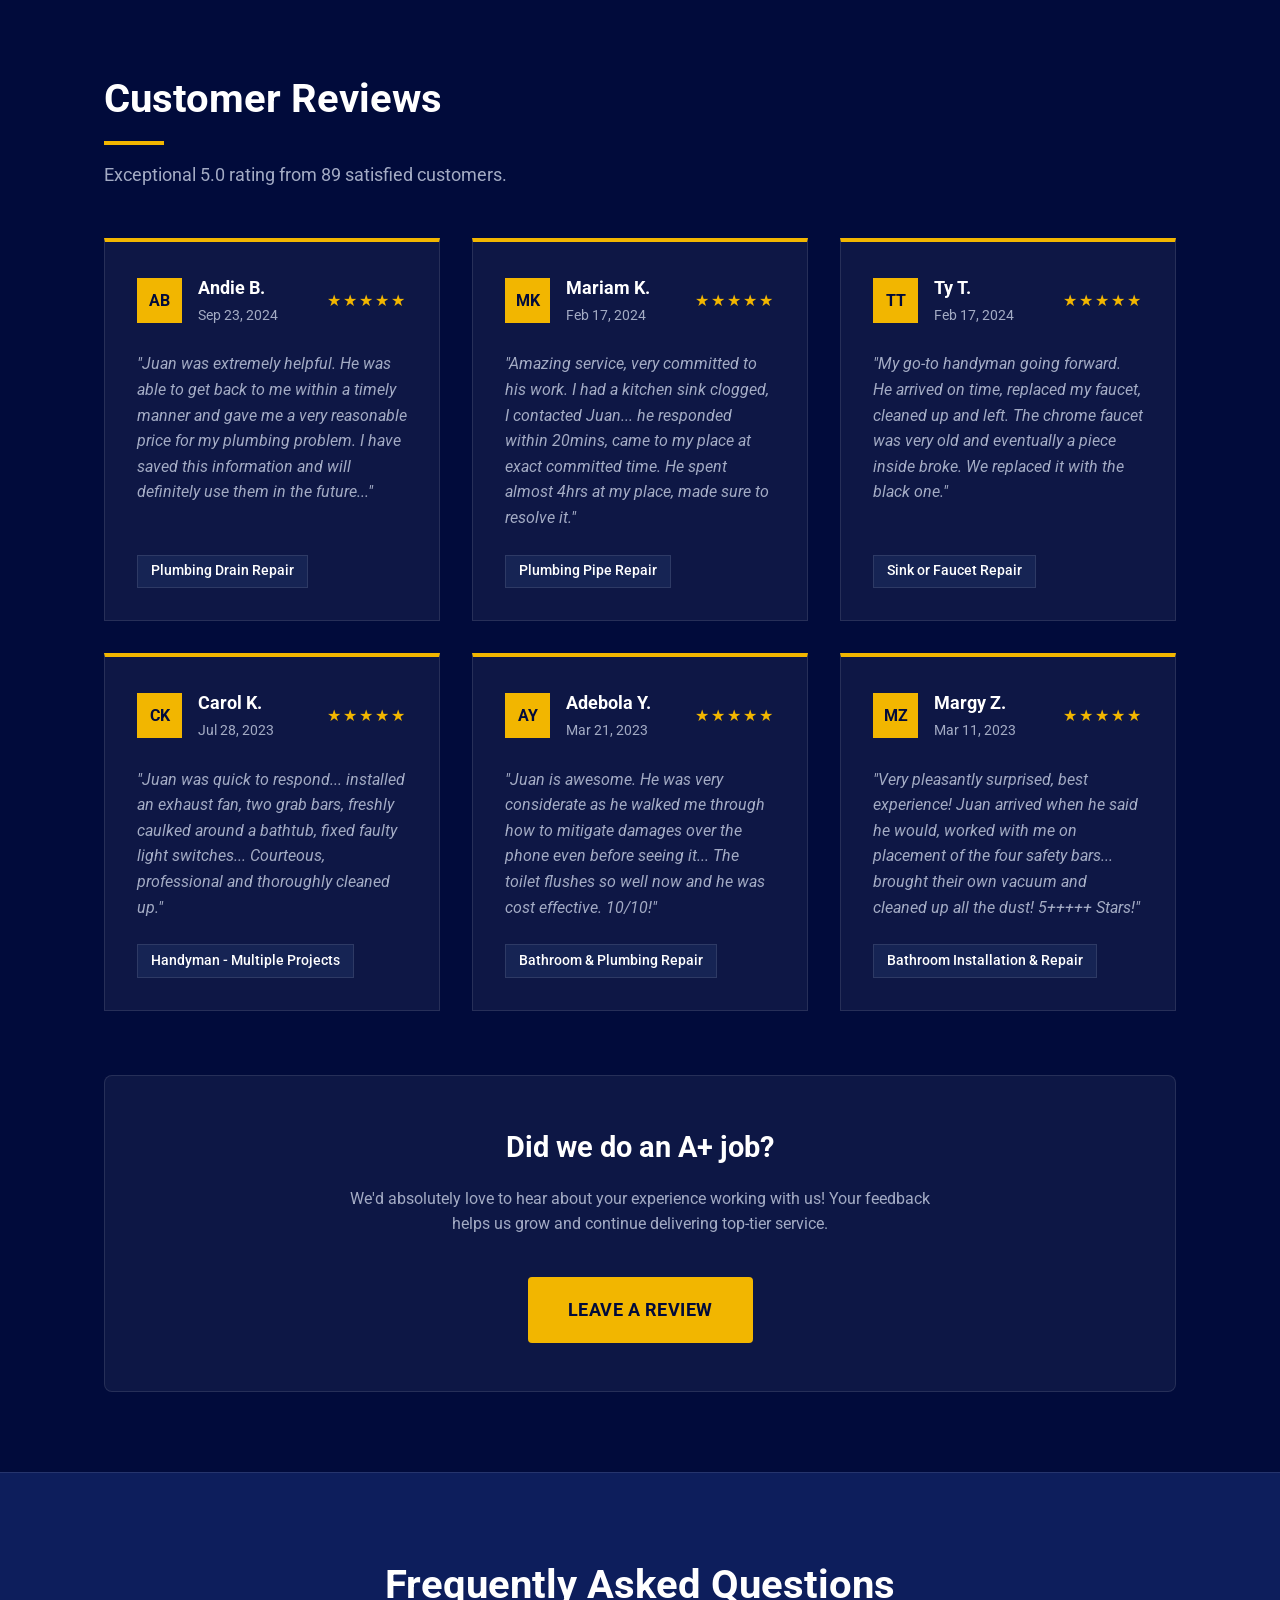
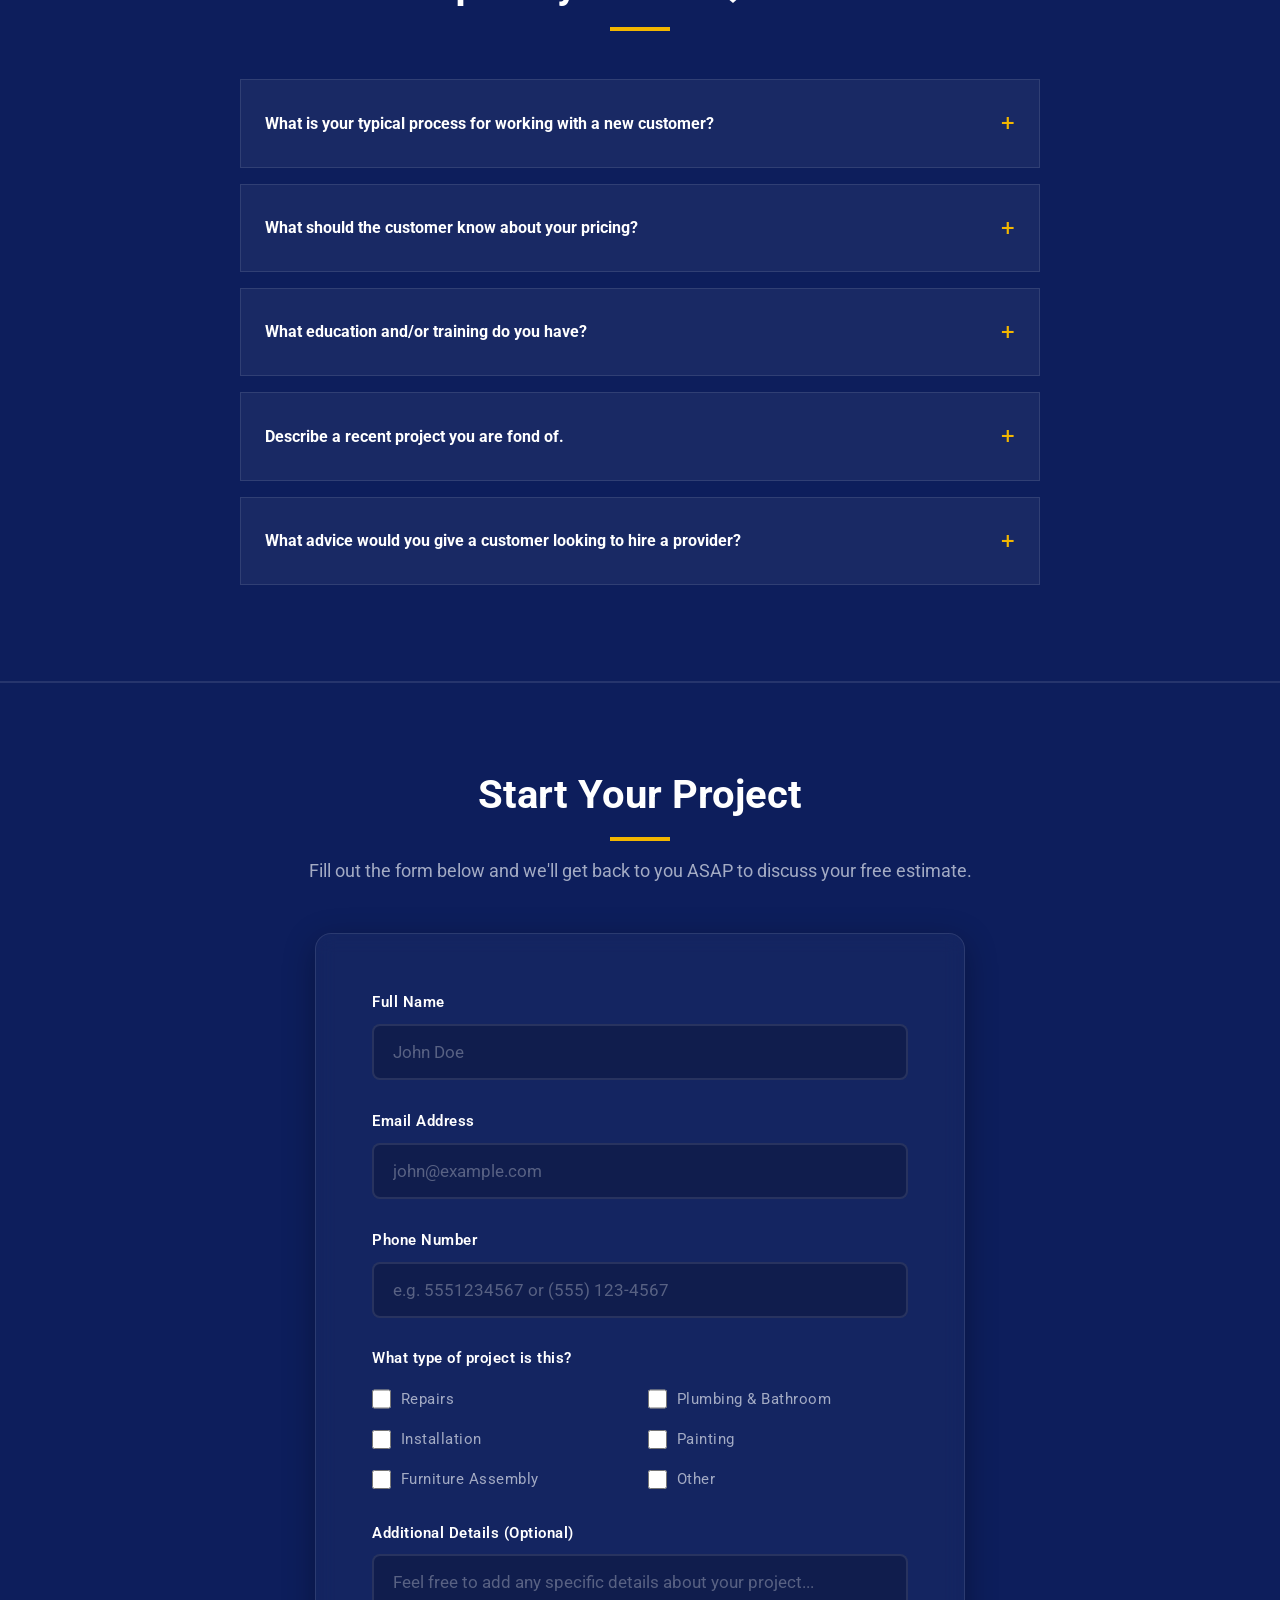
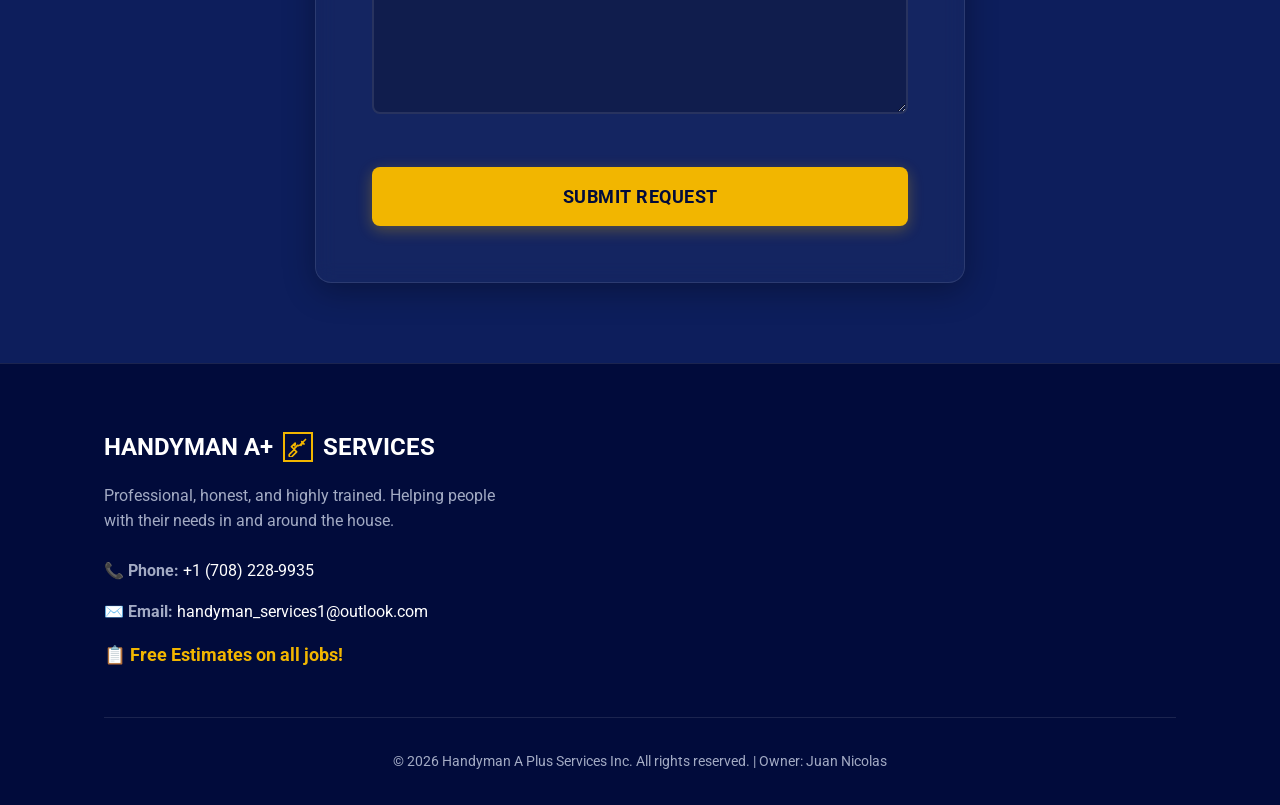
==== commit 107db702: "Add responsive service checkboxes and make textarea optional" ====
--- a/index.html
+++ b/index.html
@@ -311,11 +311,22 @@
                     </div>
                     <div class="form-group">
                         <label for="phone">Phone Number</label>
-                        <input type="tel" name="phone" id="phone" placeholder="(555) 123-4567">
-                    </div>
-                    <div class="form-group">
-                        <label for="message">Project Details</label>
-                        <textarea name="message" id="message" required placeholder="Tell us what you need help with..."></textarea>
+                        <input type="tel" name="phone" id="phone" placeholder="e.g. 5551234567 or (555) 123-4567">
+                    </div>
+                    <div class="form-group">
+                        <label style="margin-bottom: 1rem;">What type of project is this?</label>
+                        <div class="checkbox-grid">
+                            <label class="checkbox-label"><input type="checkbox" name="services" value="Repairs"> Repairs</label>
+                            <label class="checkbox-label"><input type="checkbox" name="services" value="Plumbing"> Plumbing & Bathroom</label>
+                            <label class="checkbox-label"><input type="checkbox" name="services" value="Installation"> Installation</label>
+                            <label class="checkbox-label"><input type="checkbox" name="services" value="Painting"> Painting</label>
+                            <label class="checkbox-label"><input type="checkbox" name="services" value="Assembly"> Furniture Assembly</label>
+                            <label class="checkbox-label"><input type="checkbox" name="services" value="Other"> Other</label>
+                        </div>
+                    </div>
+                    <div class="form-group">
+                        <label for="message">Additional Details (Optional)</label>
+                        <textarea name="message" id="message" placeholder="Feel free to add any specific details about your project..."></textarea>
                     </div>
                     <button type="submit" class="cta-btn primary-btn large" style="width: 100%;">Submit Request</button>
                 </form>
--- a/style.css
+++ b/style.css
@@ -250,3 +250,8 @@
     transform: translateY(-2px);
     box-shadow: 0 6px 20px rgba(242, 182, 0, 0.4);
 }
+
+/* Form Checkboxes */
+.checkbox-grid { display: grid; grid-template-columns: repeat(auto-fit, minmax(180px, 1fr)); gap: 1rem; margin-bottom: 0.5rem; }
+.checkbox-label { display: flex !important; align-items: center; gap: 0.6rem; font-weight: 400 !important; cursor: pointer; color: var(--text-muted) !important; font-size: 0.95rem !important; margin-bottom: 0 !important; }
+.checkbox-label input[type="checkbox"] { width: 1.2rem !important; height: 1.2rem !important; min-width: 1.2rem; accent-color: var(--accent); margin: 0; padding: 0; background: rgba(0,0,0,0.2) !important; border: 2px solid rgba(255,255,255,0.2) !important; border-radius: 4px !important; cursor: pointer; transition: none; }
